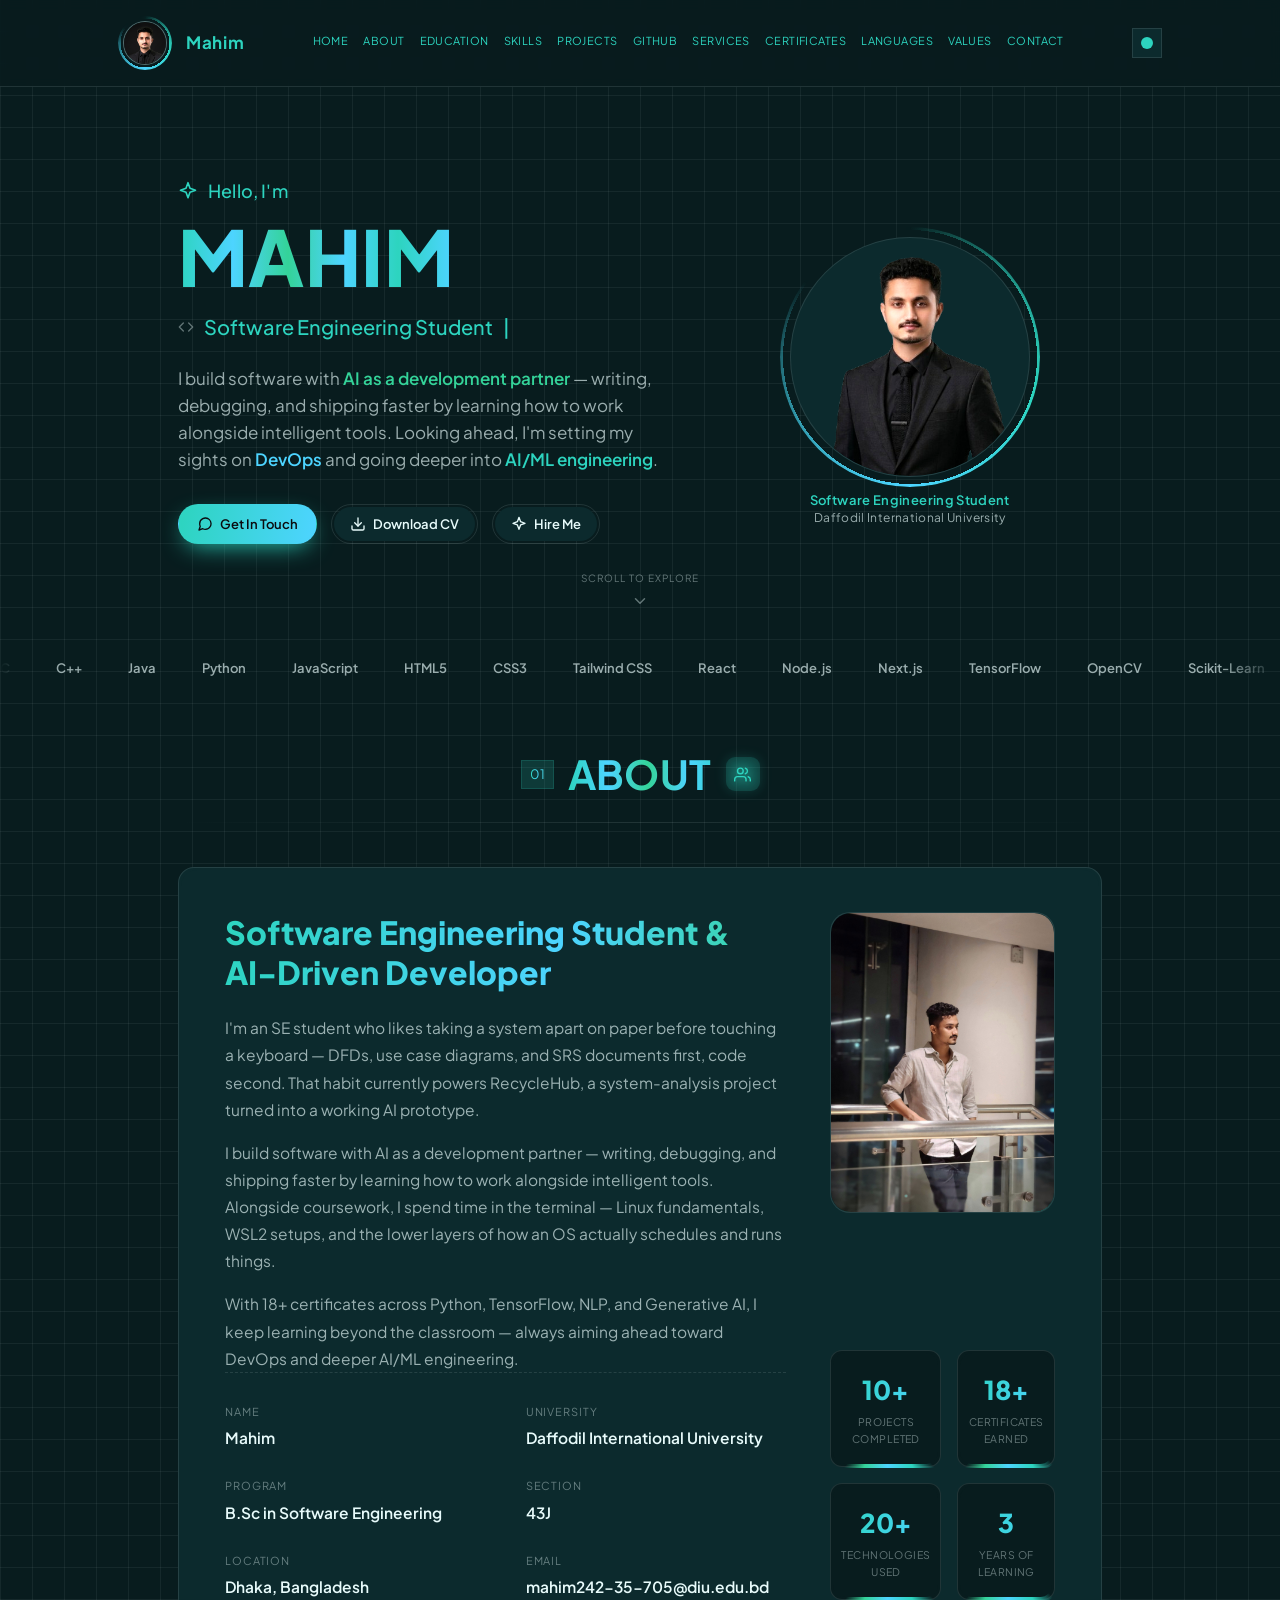
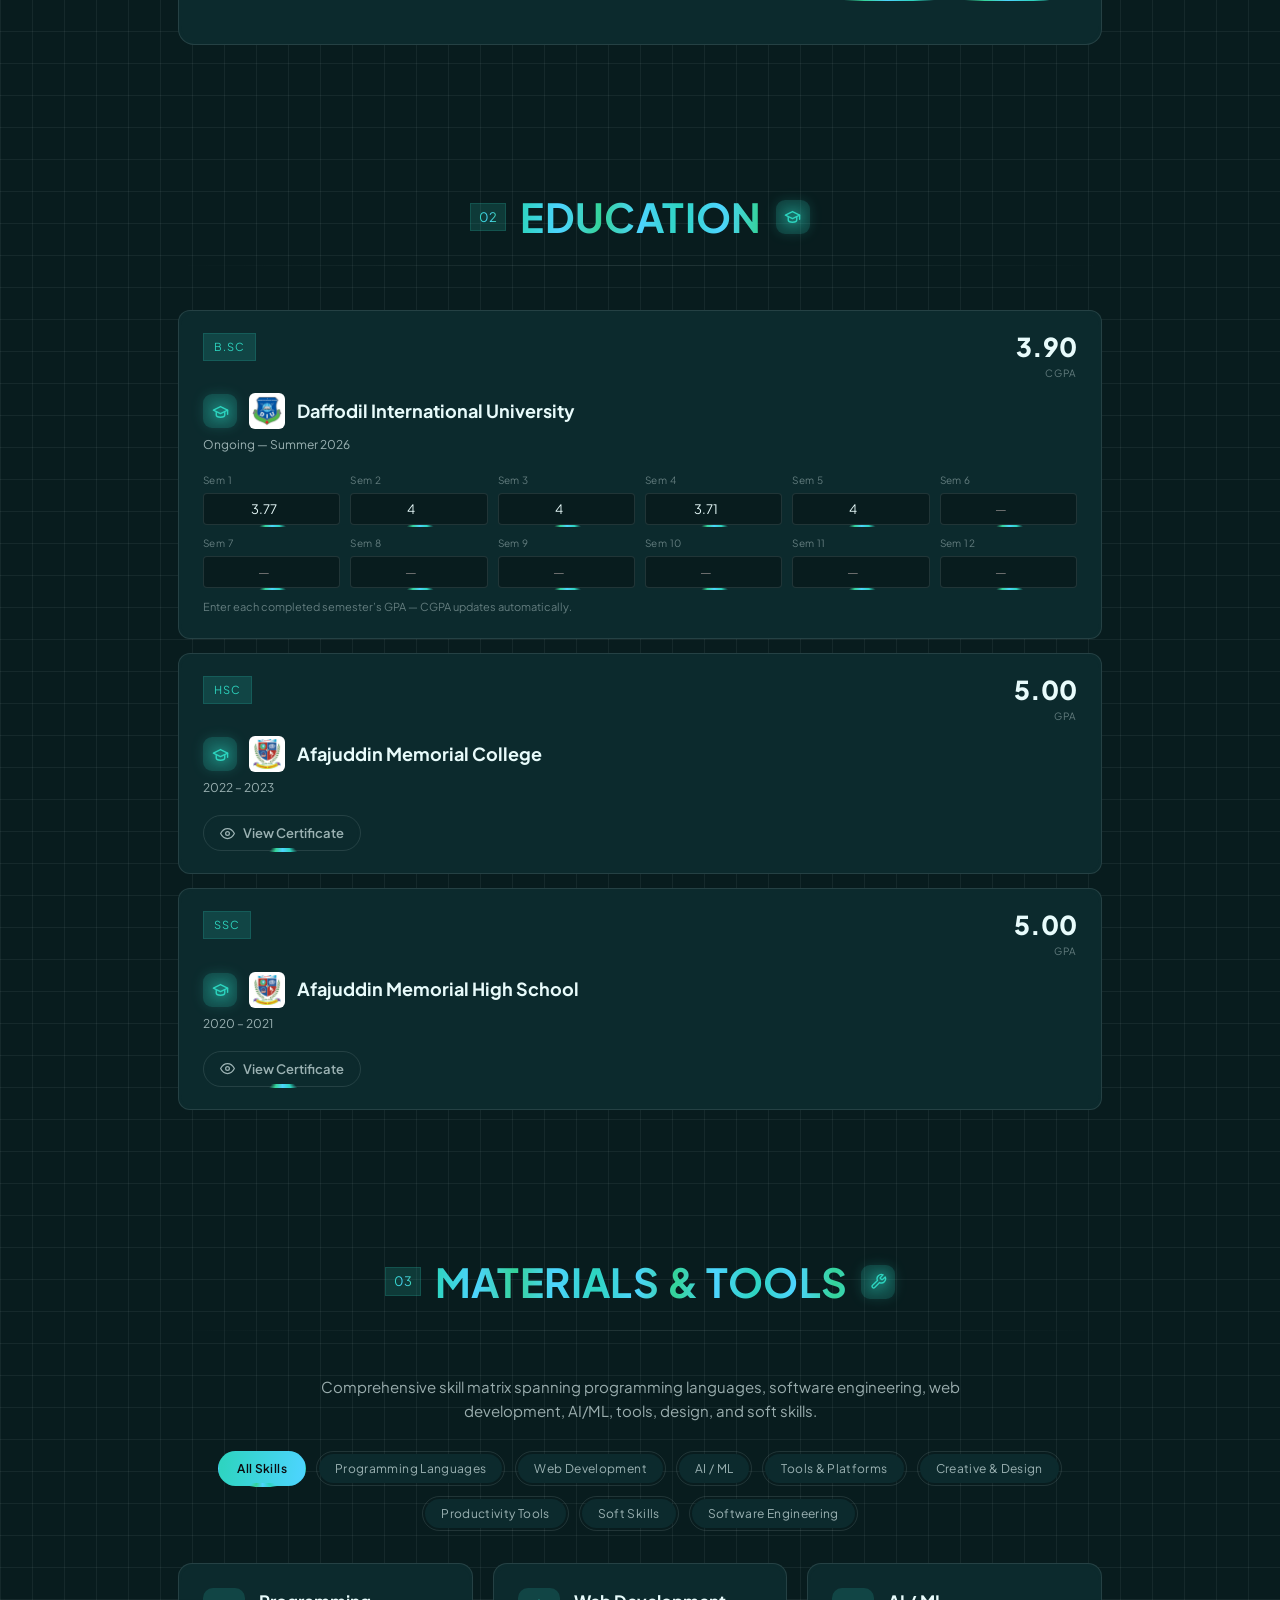
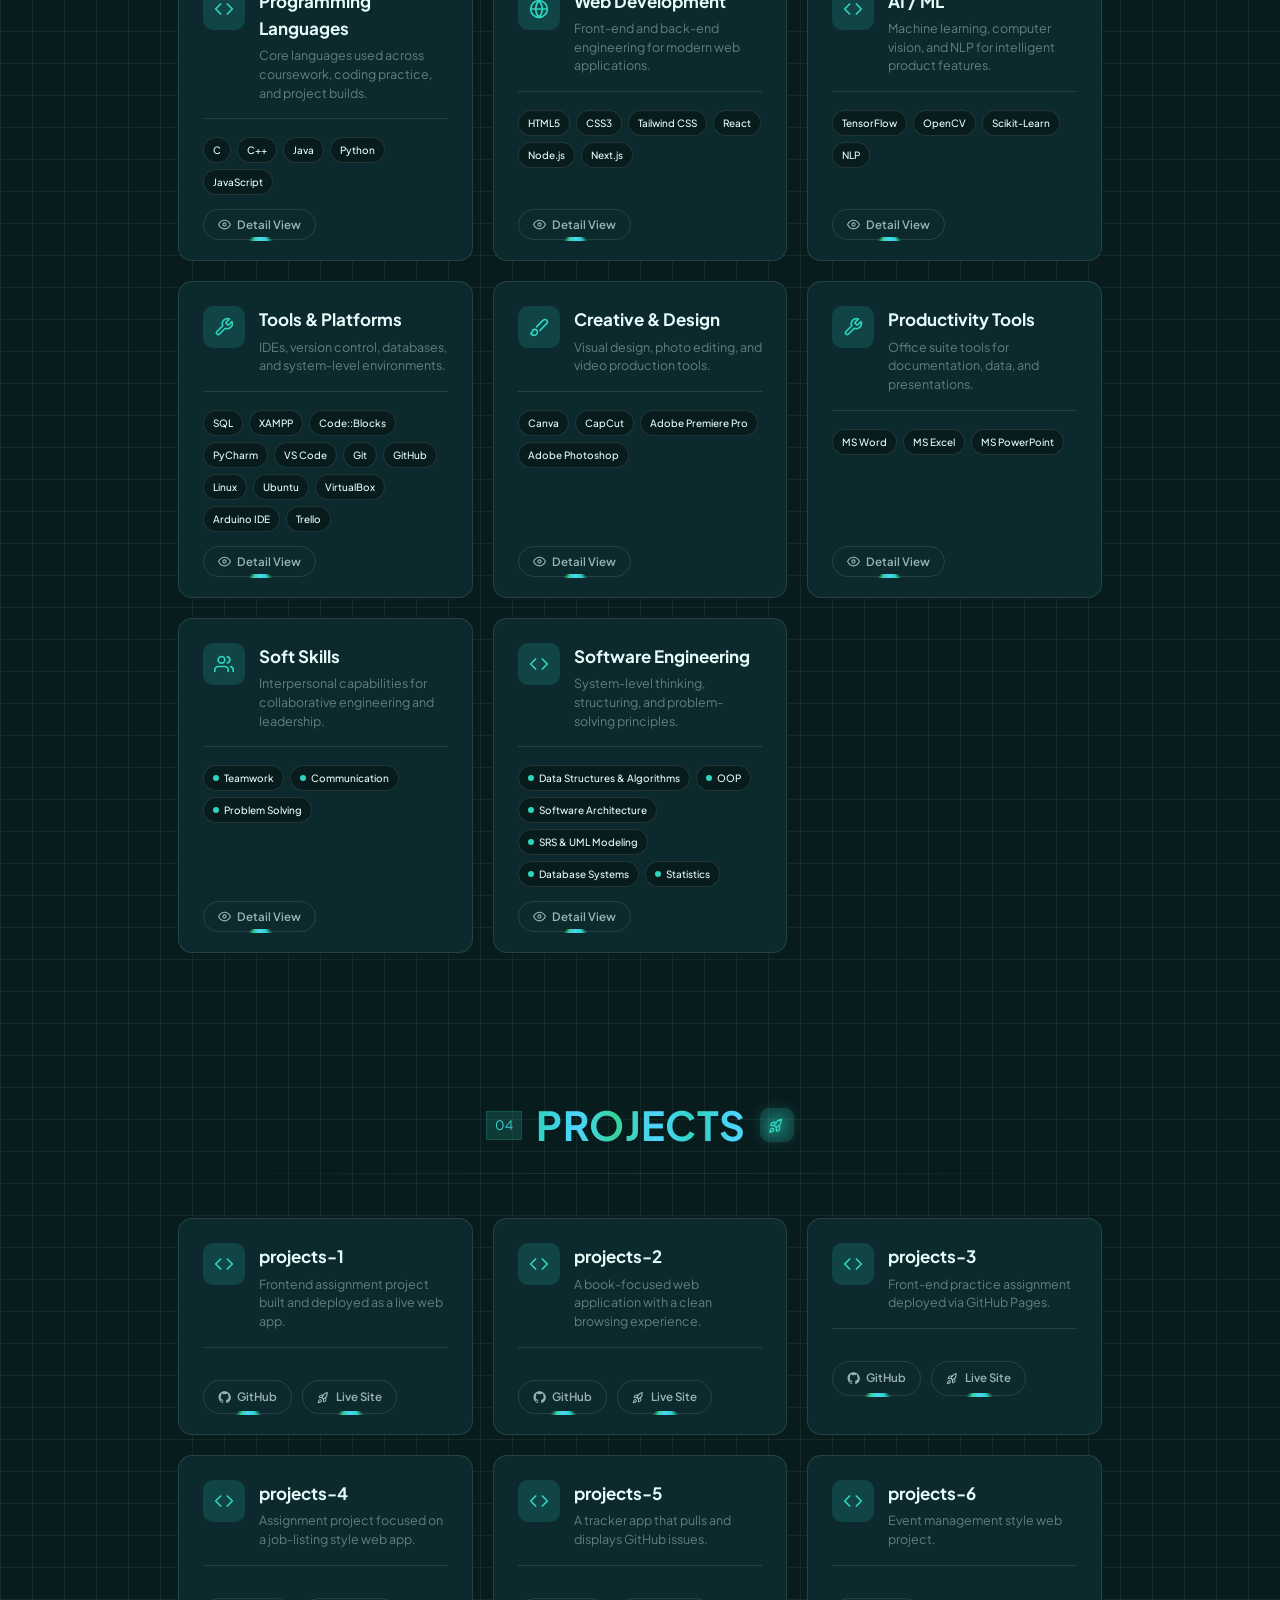
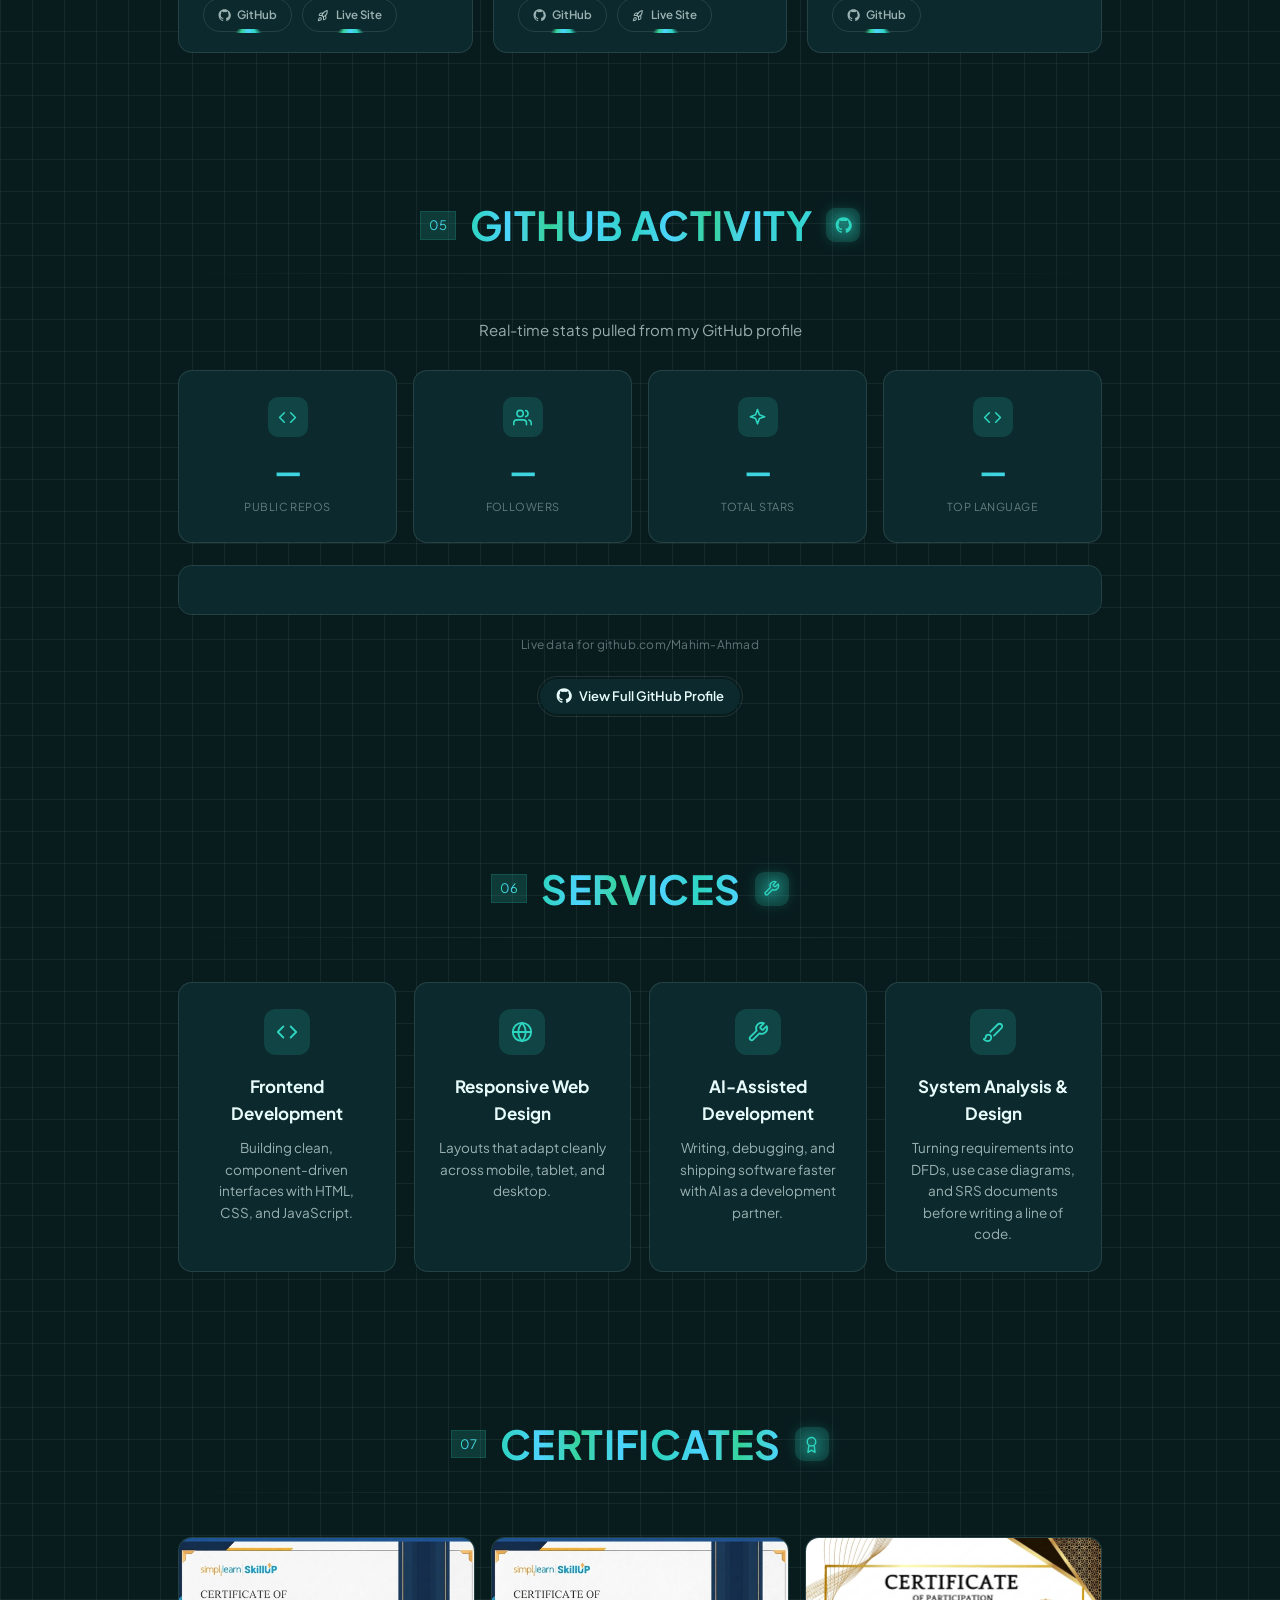
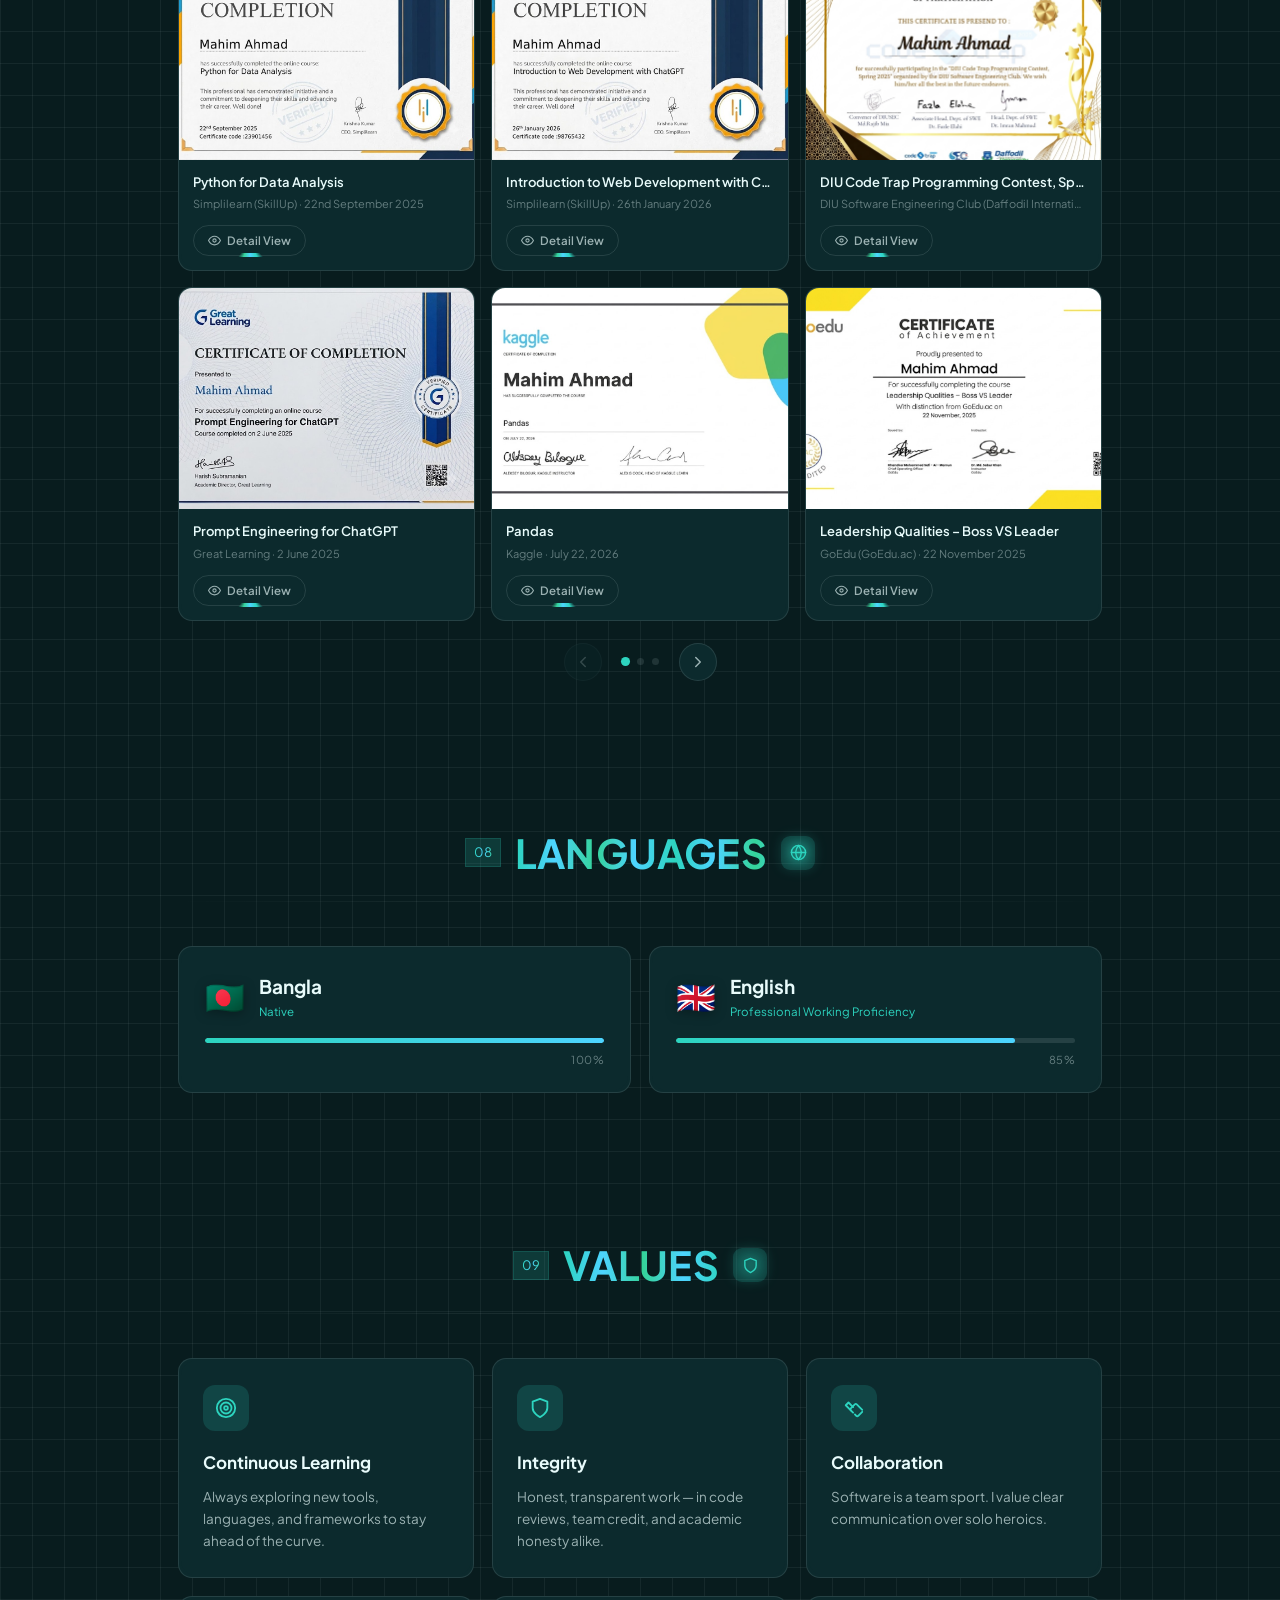
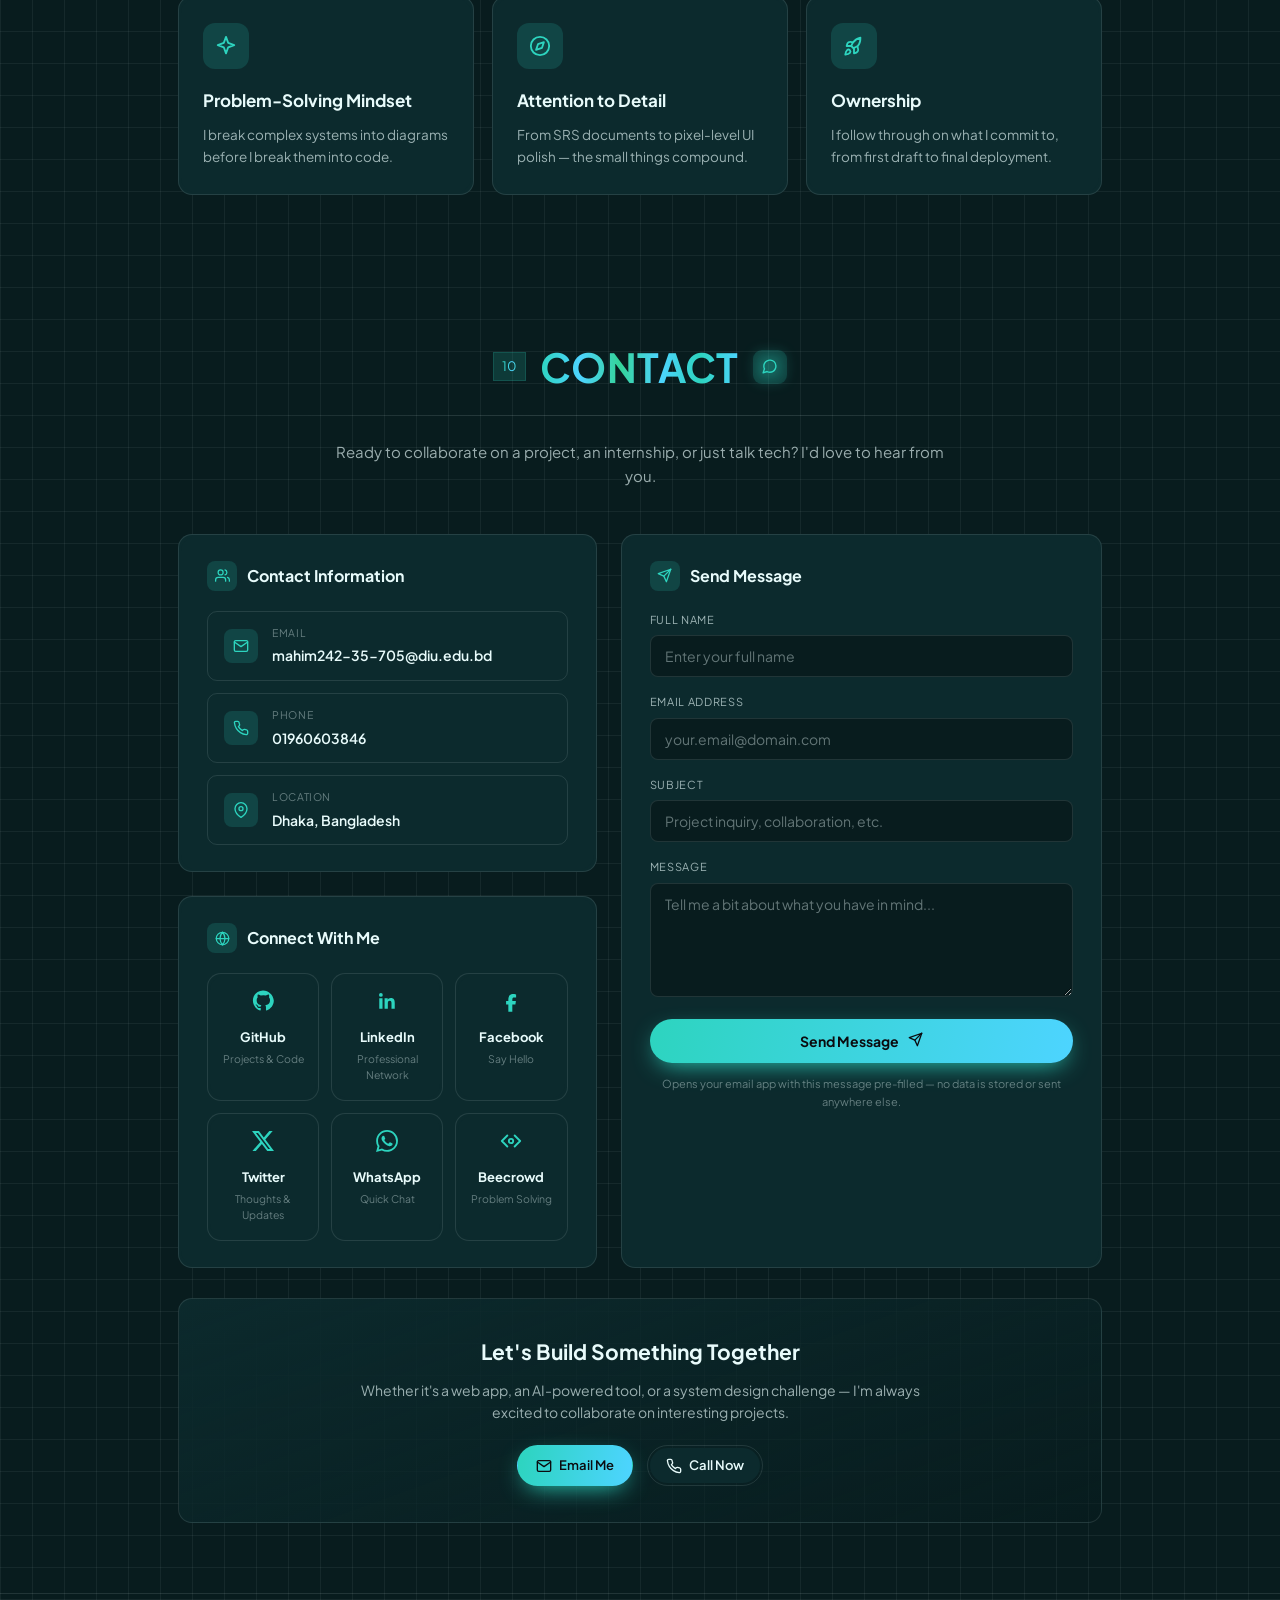
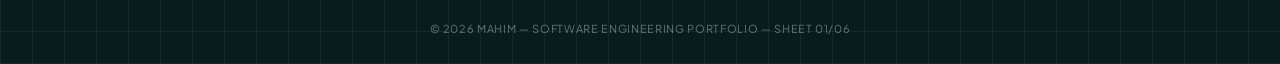
==== index.html @ 7202759b "first commit" ====
<!DOCTYPE html>
<html lang="en">
<head>
<meta charset="UTF-8">
<meta name="viewport" content="width=device-width, initial-scale=1.0">
<title>Mahim — Software Engineer</title>
<link rel="preconnect" href="https://fonts.googleapis.com">
<link rel="preconnect" href="https://fonts.gstatic.com" crossorigin>
<link href="https://fonts.googleapis.com/css2?family=Plus+Jakarta+Sans:wght@400;500;600;700;800&display=swap" rel="stylesheet">
<link rel="stylesheet" href="style.css">
</head>
<body>

<div id="scrollProgress" aria-hidden="true"></div>

<!-- ===== PRELOADER ===== -->
<div id="preloader" aria-hidden="true">
  <div class="hud" id="hud">
    <div class="wheel-wrap">
      <svg class="wheel" viewBox="0 0 400 400">
        <circle class="rot-slow" cx="200" cy="200" r="170" fill="none" stroke="var(--pl-blue-dim)" stroke-width="1.5" stroke-dasharray="4 10"/>
        <polygon class="rot-slow-rev" points="200,60 320,130 320,270 200,340 80,270 80,130" fill="none" stroke="var(--pl-blue)" stroke-width="1.3" opacity="0.55"/>
        <g class="rot-slow" opacity="0.9">
          <circle cx="200" cy="200" r="120" fill="none" stroke="var(--pl-blue)" stroke-width="1.5" opacity="0.4"/>
          <g id="ticks"></g>
        </g>
        <g class="rot-fast" id="blades"></g>
        <circle class="core" cx="200" cy="200" r="26" fill="var(--pl-blue-glow)"/>
        <circle cx="200" cy="200" r="40" fill="none" stroke="var(--pl-blue-glow)" stroke-width="1" opacity="0.5"/>
        <g class="rot-slow-rev"><circle cx="200" cy="30" r="4" fill="var(--pl-blue-glow)"/></g>
        <g class="rot-slow"><circle cx="370" cy="200" r="3" fill="var(--pl-blue)"/></g>
      </svg>
    </div>

    <div class="bl-wrap">
      <svg class="bl-hex" viewBox="0 0 24 24"><polygon points="12,2 21,7 21,17 12,22 3,17 3,7" fill="none" stroke="var(--pl-blue)" stroke-width="1.5"/></svg>
      <div class="bl-bar"><div class="bl-fill" id="plFill"></div></div>
      <svg class="bl-hex-right" viewBox="0 0 24 24"><polygon points="12,2 21,7 21,17 12,22 3,17 3,7" fill="none" stroke="var(--pl-blue)" stroke-width="1.5"/></svg>
    </div>

    <div class="access-text"><span id="plPct">0%</span></div>
  </div>
</div>

<header>
  <nav>
    <div class="nav-profile">
      <div class="avatar-wrap">
        <div class="avatar-ring" aria-hidden="true"></div>
        <div class="avatar" id="avatar"></div>
      </div>
      <div class="brand-name" id="brandName" aria-label="Mahim"></div>
    </div>

    <ul class="navlinks" id="navlinks"></ul>

    <div class="theme-wrap">
      <button class="theme-toggle" id="themeToggle" aria-haspopup="true" aria-expanded="false" aria-label="Change color theme">
        <span class="theme-dot"></span>
      </button>
      <div class="theme-panel" id="themePanel"></div>
    </div>
  </nav>
</header>

<div class="hero" id="home">
  <div class="hero-grid">
    <div class="hero-text">
      <div class="status-badge glow-border" id="statusBadge">
        <span class="status-dot"></span>
        <span id="statusBadgeText"></span>
      </div>
      <div class="eyebrow">
        <span class="eyebrow-icon" id="eyebrowIcon"></span>
        <span id="drawingNo"></span>
      </div>
      <h1 id="heroName" class="gradient-name"></h1>
      <div class="typewriter-line">
        <span class="tw-prompt-icon" id="twPromptIcon"></span>
        <span class="tw-text" id="typewriterText"></span><span class="tw-cursor">|</span>
      </div>
      <p class="hero-sub" id="tagline"></p>
      <div class="hero-cta-row">
        <div class="hero-cta" id="heroCta"></div>
      </div>
    </div>
    <div class="hero-photo-wrap">
      <div class="hero-photo-outer">
        <div class="hero-photo-ring" aria-hidden="true"></div>
        <div class="hero-photo-frame">
          <img src="hero-photo.png" alt="Mahim" class="hero-photo">
        </div>
      </div>
      <p class="hero-photo-caption"><strong>Software Engineering Student</strong>Daffodil International University</p>
    </div>
  </div>
  <a href="#about" class="scroll-cue" aria-label="Scroll to explore">
    <span>Scroll to explore</span>
    <svg viewBox="0 0 24 24" fill="none" stroke="currentColor" stroke-width="2" stroke-linecap="round" stroke-linejoin="round"><polyline points="6 9 12 15 18 9"/></svg>
  </a>
</div>

<!-- ===== TECH MARQUEE ===== -->
<div class="tech-marquee" id="techMarquee" aria-hidden="true">
  <div class="tech-marquee-track" id="techMarqueeTrack"></div>
</div>

<div class="wrap">

  <section id="about">
    <div class="sec-head sec-head-glow"><span class="sec-num"><span class="sec-num-text">01</span></span><span class="sec-title">About</span><span class="sec-head-icon" id="aboutHeadIcon"></span><span class="sec-line"></span></div>
    <div class="about-card glow-border">
      <div class="about-grid">
        <div class="about-text-col">
          <h3 class="about-heading" id="aboutHeading"></h3>
          <div id="aboutParagraphs"></div>
          <div class="about-info-grid" id="aboutInfoGrid"></div>
        </div>
        <div class="about-photo-col" id="aboutPhotoCol">
          <div class="about-photo-outer">
            <div class="about-photo-frame glow-border always-glow">
              <img alt="Mahim" class="about-photo" id="aboutPhoto">
            </div>
          </div>
          <div class="about-stats-grid" id="aboutStatsGrid"></div>
        </div>
      </div>
    </div>
  </section>

  <section id="education">
    <div class="sec-head sec-head-glow"><span class="sec-num"><span class="sec-num-text">02</span></span><span class="sec-title">Education</span><span class="sec-head-icon" id="eduHeadIcon"></span><span class="sec-line"></span></div>
    <div class="generic-grid" id="educationList"><p class="empty-note">Content coming soon.</p></div>
  </section>

  <section id="skills">
    <div class="sec-head sec-head-glow"><span class="sec-num"><span class="sec-num-text">03</span></span><span class="sec-title">Materials &amp; Tools</span><span class="sec-head-icon" id="skillsHeadIcon"></span><span class="sec-line"></span></div>
    <p class="skills-intro" id="skillsIntro"></p>
    <div class="skills-filter" id="skillsFilter"></div>
    <div class="skills-grid" id="skillsGrid"></div>
  </section>

  <section id="projects">
    <div class="sec-head sec-head-glow"><span class="sec-num"><span class="sec-num-text">04</span></span><span class="sec-title">Projects</span><span class="sec-head-icon" id="projectsHeadIcon"></span><span class="sec-line"></span></div>
    <div class="generic-grid" id="projectsList"><p class="empty-note">Content coming soon.</p></div>
  </section>

  <section id="github">
    <div class="sec-head sec-head-glow"><span class="sec-num"><span class="sec-num-text">05</span></span><span class="sec-title">GitHub Activity</span><span class="sec-head-icon" id="githubHeadIcon"></span><span class="sec-line"></span></div>
    <p class="skills-intro" id="githubSubheading"></p>
    <div class="github-stats-grid" id="githubStatsGrid"></div>
    <div class="github-contrib-card glow-border">
      <img id="githubContribImg" class="github-contrib-img" alt="GitHub contribution graph">
    </div>
    <p class="github-live-note" id="githubLiveNote"></p>
    <div class="github-cta-row">
      <a class="cta-btn glow-border cta-secondary" id="githubProfileBtn" target="_blank" rel="noopener"></a>
    </div>
  </section>

  <section id="services">
    <div class="sec-head sec-head-glow"><span class="sec-num"><span class="sec-num-text">06</span></span><span class="sec-title">Services</span><span class="sec-head-icon" id="servicesHeadIcon"></span><span class="sec-line"></span></div>
    <div class="value-grids" id="servicesList"></div>
  </section>

  <section id="certificates">
    <div class="sec-head sec-head-glow"><span class="sec-num"><span class="sec-num-text">07</span></span><span class="sec-title">Certificates</span><span class="sec-head-icon" id="certHeadIcon"></span><span class="sec-line"></span></div>
    <div class="cert-carousel">
      <div class="cert-track" id="certTrack"></div>
    </div>
    <div class="cert-nav">
      <button class="cert-nav-btn" id="certPrev" aria-label="Previous">
        <svg viewBox="0 0 24 24" fill="none" stroke="currentColor" stroke-width="2" stroke-linecap="round" stroke-linejoin="round"><polyline points="15 18 9 12 15 6"/></svg>
      </button>
      <div class="cert-dots" id="certDots"></div>
      <button class="cert-nav-btn" id="certNext" aria-label="Next">
        <svg viewBox="0 0 24 24" fill="none" stroke="currentColor" stroke-width="2" stroke-linecap="round" stroke-linejoin="round"><polyline points="9 18 15 12 9 6"/></svg>
      </button>
    </div>
  </section>

  <section id="languages">
    <div class="sec-head sec-head-glow"><span class="sec-num"><span class="sec-num-text">08</span></span><span class="sec-title">Languages</span><span class="sec-head-icon" id="langHeadIcon"></span><span class="sec-line"></span></div>
    <div class="lang-grid" id="languagesList"></div>
  </section>

  <section id="values">
    <div class="sec-head sec-head-glow"><span class="sec-num"><span class="sec-num-text">09</span></span><span class="sec-title">Values</span><span class="sec-head-icon" id="valuesHeadIcon"></span><span class="sec-line"></span></div>
    <div class="value-grid" id="valuesList"></div>
  </section>

  <section id="contact">
    <div class="sec-head sec-head-glow"><span class="sec-num"><span class="sec-num-text">10</span></span><span class="sec-title">Contact</span><span class="sec-head-icon" id="contactHeadIcon"></span><span class="sec-line"></span></div>

    <p class="contact-sub-top" id="contactSub"></p>

    <div class="contact-grid">
      <div class="contact-col">
        <div class="contact-card glow-border">
          <div class="contact-card-head"><span id="contactInfoIcon"></span><span>Contact Information</span></div>
          <div id="contactInfoList"></div>
        </div>
        <div class="contact-card glow-border">
          <div class="contact-card-head"><span id="contactSocialIcon"></span><span>Connect With Me</span></div>
          <div class="social-grid" id="contactSocialList"></div>
        </div>
      </div>
      <div class="contact-col">
        <div class="contact-card glow-border">
          <div class="contact-card-head"><span id="contactFormIcon"></span><span>Send Message</span></div>
          <form id="contactForm" class="contact-form">
            <label class="cf-label" for="cfName">Full Name</label>
            <input class="cf-input" type="text" id="cfName" placeholder="Enter your full name" required>

            <label class="cf-label" for="cfEmail">Email Address</label>
            <input class="cf-input" type="email" id="cfEmail" placeholder="your.email@domain.com" required>

            <label class="cf-label" for="cfSubject">Subject</label>
            <input class="cf-input" type="text" id="cfSubject" placeholder="Project inquiry, collaboration, etc.">

            <label class="cf-label" for="cfMessage">Message</label>
            <textarea class="cf-input cf-textarea" id="cfMessage" rows="5" placeholder="Tell me a bit about what you have in mind..." required></textarea>

            <button type="submit" class="cf-submit">Send Message <span id="cfSubmitIcon"></span></button>
            <p class="cf-note">Opens your email app with this message pre-filled — no data is stored or sent anywhere else.</p>
          </form>
        </div>
      </div>
    </div>

    <div class="contact-cta">
      <h3 id="contactCtaTitle"></h3>
      <p id="contactCtaText"></p>
      <div class="contact-cta-buttons" id="contactCtaButtons"></div>
    </div>
  </section>

</div>

<footer id="footerText"></footer>

<!-- ===== CERTIFICATE LIGHTBOX ===== -->
<div class="cert-modal" id="certModal" aria-hidden="true">
  <div class="cert-modal-backdrop" id="certBackdrop"></div>
  <div class="cert-modal-box">
    <button class="cert-close" id="certClose" aria-label="Close">&times;</button>
    <img src="" alt="Certificate" id="certImage">
    <p class="cert-fallback" id="certFallback">Certificate image not added yet.</p>
  </div>
</div>

<!-- ===== SKILL DETAIL MODAL ===== -->
<div class="skill-modal" id="skillModal" aria-hidden="true">
  <div class="skill-modal-backdrop" id="skillModalBackdrop"></div>
  <div class="skill-modal-box glow-border always-glow">
    <button class="skill-modal-close" id="skillModalClose" aria-label="Close">&times;</button>
    <div class="skill-modal-scroll">
      <div class="skill-modal-head">
        <div class="skill-modal-icon" id="skillModalIcon"></div>
        <div>
          <div class="skill-modal-title" id="skillModalTitle"></div>
          <div class="skill-modal-desc" id="skillModalDesc"></div>
        </div>
      </div>
      <div class="skill-modal-rows" id="skillModalRows"></div>
    </div>
  </div>
</div>

<!-- ===== CERTIFICATE DETAIL MODAL ===== -->
<div class="skill-modal" id="certDetailModal" aria-hidden="true">
  <div class="skill-modal-backdrop" id="certDetailBackdrop"></div>
  <div class="skill-modal-box glow-border always-glow">
    <button class="skill-modal-close" id="certDetailClose" aria-label="Close">&times;</button>
    <div class="skill-modal-scroll">
      <div class="skill-modal-head">
        <div class="skill-modal-icon" id="certDetailIcon"></div>
        <div>
          <div class="skill-modal-title" id="certDetailTitle"></div>
          <div class="skill-modal-desc" id="certDetailDesc"></div>
        </div>
      </div>
      <div class="cert-detail-rows" id="certDetailRows"></div>
    </div>
  </div>
</div>

<script src="script.js"></script>
<script src="bg.js"></script>
</body>
</html>
---- style.css ----
:root{
  --bg: #0c1a28;
  --bg-rgb: 12, 26, 40;
  --bg-alt: #0f2138;
  --grid-line: rgba(234,243,251,0.06);
  --grid-line-strong: rgba(234,243,251,0.11);
  --ink: #eaf3fb;
  --ink-dim: #90a8bd;
  --ink-dimmer: #5b7285;
  --accent: #ff9f43;
  --accent2: #ff6f91;
  --accent3: #4dd4ff;
  --accent-dim: rgba(255,159,67,0.16);
  --line: rgba(234,243,251,0.22);
}

*{ margin:0; padding:0; box-sizing:border-box; }
html{
  scroll-behavior:smooth;
  background: var(--bg);
}

body{
  background:
    repeating-linear-gradient(0deg, var(--grid-line) 0, var(--grid-line) 1px, transparent 1px, transparent 32px),
    repeating-linear-gradient(90deg, var(--grid-line) 0, var(--grid-line) 1px, transparent 1px, transparent 32px),
    var(--bg);
  color: var(--ink);
  font-family: 'Plus Jakarta Sans', sans-serif;
  font-size: 16px;
  line-height: 1.6;
  -webkit-font-smoothing: antialiased;
}

@media (prefers-reduced-motion: reduce){
  *{ animation-duration: 0.01ms !important; transition-duration: 0.01ms !important; }
}

a{ color: inherit; }

.wrap{ max-width: 980px; margin: 0 auto; padding: 0 28px; }

.cross{ position:absolute; width:16px; height:16px; pointer-events:none; }
.cross::before, .cross::after{ content:""; position:absolute; background: var(--ink-dimmer); }
.cross::before{ width:16px; height:1px; top:7px; left:0; }
.cross::after{ width:1px; height:16px; left:7px; top:0; }
.cross.tl{ top:-8px; left:-8px; }
.cross.tr{ top:-8px; right:-8px; }
.cross.bl{ bottom:-8px; left:-8px; }
.cross.br{ bottom:-8px; right:-8px; }

#scrollProgress{
  position: fixed;
  top: 0; left: 0;
  height: 3px;
  width: 0%;
  background: var(--accent);
  z-index: 100;
  transition: width 0.12s ease-out;
  box-shadow: 0 0 6px var(--accent);
}

/* ================= PRELOADER ================= */
#preloader{
  position: fixed; inset: 0; z-index: 999;
  background: var(--bg);
  display:flex; align-items:center; justify-content:center;
  transition: opacity 0.6s ease, visibility 0.6s ease;
}
#preloader.hide{ opacity: 0; visibility: hidden; pointer-events: none; }
:root{
  --pl-blue:#3ea6ff;
  --pl-blue-dim:#1c4d73;
  --pl-blue-glow:#7fd4ff;
}

.hud{ position:relative; width:min(92vw, 640px); height:min(72vw, 400px); }
.wheel-wrap{ position:absolute; inset:0; display:flex; align-items:center; justify-content:center; }
.wheel{ width:36%; max-width:180px; }

.rot-slow{ transform-origin:200px 200px; animation: pl-spin 14s linear infinite; }
.rot-slow-rev{ transform-origin:200px 200px; animation: pl-spin-rev 18s linear infinite; }
.rot-fast{ transform-origin:200px 200px; animation: pl-spin 2.4s linear infinite; transition: animation-duration .3s ease; }
@keyframes pl-spin{ to{ transform: rotate(360deg); } }
@keyframes pl-spin-rev{ to{ transform: rotate(-360deg); } }

.core{ animation: pl-pulse 1.6s ease-in-out infinite; }
@keyframes pl-pulse{ 0%,100%{ opacity:.85; } 50%{ opacity:1; } }

.bl-wrap{ position:absolute; left:0; right:0; bottom:56px; width:160px; margin:0 auto; }
.bl-hex{ position:absolute; left:-22px; top:50%; transform: translateY(-50%); width:12px; height:12px; }
.bl-hex-right{ position:absolute; right:-22px; top:50%; transform: translateY(-50%); width:12px; height:12px; }
.bl-bar{ width:160px; height:3px; background: var(--pl-blue-dim); position:relative; overflow:hidden; }
.bl-fill{ position:absolute; left:0; top:0; bottom:0; width:0%; background: var(--pl-blue); box-shadow: 0 0 6px var(--pl-blue-glow); transition: width .2s ease; }

.access-text{ position:absolute; left:0; right:0; bottom:30px; text-align:center; font-size:.65rem; letter-spacing:4px; color: var(--pl-blue); text-transform:uppercase; font-family: monospace; }


/* ================= NAV ================= */
header{
  position: sticky; top:0; z-index:50;
  background: rgba(var(--bg-rgb), 0.88);
  backdrop-filter: blur(6px);
  border-bottom: 1px solid var(--grid-line-strong);
}
nav{
  max-width: 1100px; margin: 0 auto; padding: 16px 28px;
  display:grid;
  grid-template-columns: auto 1fr auto;
  align-items:center;
  column-gap: 24px;
  row-gap: 12px;
}

.nav-profile{ position: relative; display:flex; align-items:center; gap: 14px; }
.avatar-wrap{
  position: relative;
  width: 54px; height: 54px;
  flex-shrink: 0;
  display:flex; align-items:center; justify-content:center;
}
.avatar-ring{
  position: absolute;
  inset: 0;
  border-radius: 50%;
  background: conic-gradient(
    from 0deg,
    transparent 0%,
    var(--accent) 30%,
    var(--accent2) 50%,
    transparent 85%
  );
  -webkit-mask: radial-gradient(farthest-side, transparent calc(100% - 2.5px), #000 calc(100% - 2.5px));
          mask: radial-gradient(farthest-side, transparent calc(100% - 2.5px), #000 calc(100% - 2.5px));
  animation: spin-ring 4s linear infinite;
  filter: drop-shadow(0 0 4px var(--accent));
}
@keyframes spin-ring{
  from{ transform: rotate(0deg); }
  to{ transform: rotate(360deg); }
}

.glow-border{ position: relative; border-radius: inherit; }
.glow-border::before{
  content: "";
  position: absolute;
  inset: -2px;
  border-radius: inherit;
  background: conic-gradient(from var(--ang), transparent 0deg, transparent 140deg, var(--accent) 155deg, var(--accent2) 178deg, var(--accent3) 200deg, transparent 215deg, transparent 360deg);
  animation: rot-ring 2.5s linear infinite paused;
  z-index: 0;
  opacity: 0;
  transition: opacity 0.35s ease;
  pointer-events: none;
}
.glow-border::after{
  content: "";
  position: absolute;
  inset: 2px;
  border-radius: inherit;
  background: inherit;
  z-index: 1;
}
.glow-border:hover::before{ opacity: 1; animation-play-state: running; }
.glow-border.always-glow::before{ opacity: 1; animation-play-state: running; }
.glow-border > *{ position: relative; z-index: 2; }
@property --ang{
  syntax: '<angle>';
  initial-value: 0deg;
  inherits: false;
}
@keyframes rot-ring{ to{ --ang: 360deg; } }
@media (prefers-reduced-motion: reduce){
  .glow-border::before{ animation: none; }
}

.cta-primary.glow-border::after{ background: linear-gradient(100deg, var(--accent), var(--accent2)); }
.cta-secondary.glow-border::after{ background: var(--bg-alt); }
.edu-cert-btn.glow-border::after{ background: var(--bg-alt); }
.skf-btn.glow-border::after{ background: var(--bg-alt); }
.skf-btn.active.glow-border::after{ background: linear-gradient(100deg, var(--accent), var(--accent2)); }
.skc-detail-btn.glow-border::after{ background: var(--bg-alt); }
.skc-detail-btn.active.glow-border::after{ background: linear-gradient(100deg, var(--accent), var(--accent2)); }
.about-stat.glow-border::after{ background: var(--bg); }
@media (prefers-reduced-motion: reduce){
  .avatar-ring{ animation: none; }
}
.avatar{
  position: relative;
  width: 44px; height: 44px; border-radius: 50%;
  border: 1px solid var(--line);
  background: var(--bg-alt);
  display:flex; align-items:center; justify-content:center;
  font-family:'Plus Jakarta Sans', sans-serif; font-size: 13px; font-weight:600;
  color: var(--accent);
  flex-shrink: 0;
  overflow: hidden;
}
.avatar img{
  width: 100%; height: 100%;
  object-fit: cover;
  object-position: top center;
}

.brand-name{
  font-family:'Plus Jakarta Sans', sans-serif;
  font-size: 17px; font-weight: 700; letter-spacing: 0.04em;
  color: var(--accent);
  white-space: nowrap;
}
.brand-name .ch{
  display:inline-block;
  opacity: 0;
  transform: translateX(-14px);
  transition: opacity 0.35s ease, transform 0.35s ease;
}
.brand-name .ch.in{ opacity:1; transform: translateX(0); }

.navlinks{
  display:flex; gap: 15px; list-style:none;
  flex-wrap: wrap;
  justify-content: center;
  row-gap: 10px;
  align-items: center;
  font-family:'Plus Jakarta Sans', sans-serif; font-size: 11px;
  letter-spacing: 0.04em; text-transform: uppercase;
}
.navlinks li{ position: relative; }
.navlinks a{
  position: relative;
  text-decoration:none; color: var(--accent);
  padding-bottom: 4px;
  transition: color .25s ease;
  display: inline-block;
}
.navlinks a::before{
  content:"";
  position: absolute;
  left: 0; bottom: 0;
  width: 100%; height: 1px;
  background: var(--accent);
  transform: scaleX(0);
  transform-origin: left;
  transition: transform .3s ease;
}
.navlinks a::after{
  content: attr(data-tag);
  position: absolute;
  top: -16px; left: 0;
  font-size: 9px;
  color: var(--accent);
  opacity: 0;
  transform: translateY(4px);
  transition: opacity .25s ease, transform .25s ease;
  letter-spacing: 0.12em;
}
.navlinks a:hover{ color: var(--ink); }
.navlinks a:hover::before{ transform: scaleX(1); }
.navlinks a:hover::after{ opacity: 1; transform: translateY(0); }

.theme-wrap{ position: relative; }
.theme-toggle{
  width: 30px; height: 30px;
  border: 1px solid var(--grid-line-strong);
  background: var(--bg-alt);
  cursor: pointer;
  display:flex; align-items:center; justify-content:center;
  transition: border-color .15s;
}
.theme-toggle:hover{ border-color: var(--accent); }
.theme-dot{
  width: 12px; height: 12px; border-radius: 50%;
  background: var(--accent);
}
.theme-panel{
  position: absolute;
  top: 42px; right: 0;
  display: none;
  flex-direction: column;
  gap: 2px;
  border: 1px solid var(--grid-line-strong);
  background: var(--bg);
  padding: 8px;
  z-index: 60;
  min-width: 190px;
}
.theme-panel.open{ display:flex; }
.theme-opt{
  display:flex; align-items:center; gap: 10px;
  padding: 8px 10px;
  cursor: pointer;
  background: transparent;
  border: none;
  font-family:'Plus Jakarta Sans', sans-serif;
  font-size: 12px;
  color: var(--ink-dim);
  text-align:left;
  transition: background .15s;
}
.theme-opt:hover{ background: var(--bg-alt); color: var(--ink); }
.theme-swatch{
  width: 14px; height: 14px; border-radius: 50%;
  border: 1px solid rgba(255,255,255,0.2);
  flex-shrink: 0;
}

@media (max-width: 720px){
  .brand-name{ font-size: 12px; }
}

/* ---------- HERO ---------- */
.hero{ position: relative; padding: 90px 28px 60px; max-width: 980px; margin: 0 auto; }

.hero-grid{
  display: grid;
  grid-template-columns: 1.3fr 1fr;
  gap: 40px;
  align-items: start;
}

.hero-text{ position: relative; }
.hero-text::before{
  content: "";
  position: absolute;
  inset: -30px -40px -30px -24px;
  background: radial-gradient(ellipse at 28% 35%, rgba(var(--bg-rgb), 0.65) 0%, rgba(var(--bg-rgb), 0.3) 55%, transparent 80%);
  z-index: -1;
  filter: blur(6px);
  pointer-events: none;
}
.hero-text > *{
  opacity: 0;
  transform: translateY(16px);
  transition: opacity 0.65s ease, transform 0.65s ease;
}
.hero-text.hero-in > *{ opacity: 1; transform: translateY(0); }
.hero-text.hero-in > *:nth-child(1){ transition-delay: 0s; }
.hero-text.hero-in > *:nth-child(2){ transition-delay: 0.08s; }
.hero-text.hero-in > *:nth-child(3){ transition-delay: 0.16s; }
.hero-text.hero-in > *:nth-child(4){ transition-delay: 0.24s; }
.hero-text.hero-in > *:nth-child(5){ transition-delay: 0.32s; }
.hero-text.hero-in > *:nth-child(6){ transition-delay: 0.4s; }
@media (prefers-reduced-motion: reduce){
  .hero-text > *{ opacity: 1; transform: none; transition: none; }
}

.eyebrow{
  font-family:'Plus Jakarta Sans', sans-serif; font-size: 18px; font-weight: 500; letter-spacing: 0.01em;
  color: var(--accent); margin-bottom: 14px;
  display:flex; align-items:center; gap:10px;
}
.eyebrow-icon{
  width: 20px; height: 20px;
  display: flex; align-items: center; justify-content: center;
  color: var(--accent);
  flex-shrink: 0;
}
.eyebrow-icon svg{ width: 100%; height: 100%; }

.status-badge{
  display: inline-flex;
  align-items: center;
  gap: 9px;
  padding: 7px 16px 7px 12px;
  border-radius: 999px;
  border: 1px solid var(--grid-line-strong);
  background: var(--bg-alt);
  font-family:'Plus Jakarta Sans', sans-serif;
  font-size: 12px;
  color: var(--ink-dim);
  margin-bottom: 20px;
}
.status-dot{
  width: 8px; height: 8px;
  border-radius: 50%;
  background: #3ddc84;
  box-shadow: 0 0 0 0 rgba(61,220,132,0.5);
  animation: status-pulse 2s infinite;
  flex-shrink: 0;
}
@keyframes status-pulse{
  0%{ box-shadow: 0 0 0 0 rgba(61,220,132,0.5); }
  70%{ box-shadow: 0 0 0 7px rgba(61,220,132,0); }
  100%{ box-shadow: 0 0 0 0 rgba(61,220,132,0); }
}
@media (prefers-reduced-motion: reduce){
  .status-dot{ animation: none; }
}

h1{
  font-family:'Plus Jakarta Sans', sans-serif; font-weight: 800;
  font-size: clamp(44px, 6vw, 84px); line-height: 0.95;
  letter-spacing: 0.005em; text-transform: uppercase; color: var(--ink);
}
.gradient-name{
  background: repeating-linear-gradient(90deg, var(--accent) 0%, var(--accent2) 25%, var(--accent3) 50%, var(--accent2) 75%, var(--accent) 100%);
  background-size: 220px 100%;
  -webkit-background-clip: text;
  background-clip: text;
  -webkit-text-fill-color: transparent;
  color: transparent;
  animation: flow-shimmer 3.5s linear infinite;
}
@keyframes flow-shimmer{
  from{ background-position: 0 0; }
  to{ background-position: -220px 0; }
}
@media (prefers-reduced-motion: reduce){
  .gradient-name{ animation: none; }
}

.typewriter-line{
  margin-top: 18px;
  font-family:'Plus Jakarta Sans', sans-serif;
  font-size: 20px;
  font-weight: 500;
  display: flex;
  align-items: center;
  gap: 10px;
  min-height: 28px;
}
.tw-prompt-icon{
  width: 16px; height: 16px;
  display: flex; align-items: center; justify-content: center;
  color: var(--ink-dimmer);
  flex-shrink: 0;
}
.tw-prompt-icon svg{ width: 100%; height: 100%; }
.tw-text{ color: var(--accent); }
.tw-cursor{
  color: var(--accent);
  animation: blink-cursor 1s step-end infinite;
}
@keyframes blink-cursor{
  0%, 49%{ opacity: 1; }
  50%, 100%{ opacity: 0; }
}
@media (prefers-reduced-motion: reduce){
  .tw-cursor{ animation: none; }
}

.hl1{ color: var(--accent3); font-weight: 600; }
.hl2{ color: var(--accent2); font-weight: 600; }
.hl3{ color: var(--accent); font-weight: 600; }

.hero-sub{ margin-top: 22px; max-width: 560px; font-size: 17px; color: var(--ink-dim); }
.hero-sub b{ color: var(--ink); font-weight: 600; }

.hero-cta-row{
  margin-top: 30px;
  display: flex;
  flex-wrap: wrap;
  align-items: center;
  gap: 20px;
}
.hero-cta{
  display: flex;
  flex-wrap: wrap;
  gap: 14px;
}
.cta-btn{
  display: inline-flex;
  align-items: center;
  gap: 7px;
  padding: 9px 18px;
  border-radius: 999px;
  font-family:'Plus Jakarta Sans', sans-serif;
  font-weight: 600;
  font-size: 13px;
  text-decoration: none;
  border: 1px solid transparent;
  transition: transform 0.2s ease, box-shadow 0.2s ease;
}
.cta-btn svg{ width: 16px; height: 16px; flex-shrink: 0; }
.cta-btn:hover{ transform: translateY(-2px); }
.cta-primary{
  background: linear-gradient(100deg, var(--accent), var(--accent2));
  color: #0b0b0f;
  box-shadow: 0 8px 24px -8px var(--accent);
}
.cta-primary:hover{ box-shadow: 0 12px 28px -8px var(--accent); }
.cta-secondary{
  background: transparent;
  color: var(--ink);
  border-color: var(--grid-line-strong);
}
.cta-secondary:hover{ border-color: var(--accent); color: var(--accent); }

.titleblock{
  margin-top: 5px; border-top: 1px solid var(--grid-line-strong); padding-top: 18px;
  display:grid; grid-template-columns: repeat(4, 1fr); gap: 18px;
}
.tb-cell{
  font-family:'Plus Jakarta Sans', sans-serif; font-size: 11px; color: var(--ink-dimmer);
  text-transform: uppercase; letter-spacing: 0.06em;
}
.tb-cell span{
  display:block; margin-top: 6px; font-size: 13px; color: var(--ink-dim);
  text-transform: none; letter-spacing: normal;
}

.hero-social{
  display: flex;
  gap: 10px;
}
.hero-social a{
  width: 38px; height: 38px;
  border-radius: 50%;
  border: 1px solid var(--grid-line-strong);
  display: flex; align-items: center; justify-content: center;
  color: var(--ink-dim);
  text-decoration: none;
  transition: border-color 0.2s ease, color 0.2s ease, transform 0.2s ease;
}
.hero-social a svg{ width: 17px; height: 17px; }
.hero-social a:hover{
  border-color: var(--accent);
  color: var(--accent);
  transform: translateY(-2px);
}

.hero-stats{
  margin-top: 34px;
  display: flex;
  flex-wrap: wrap;
  gap: 36px;
}
.hstat{ line-height: 1.15; }
.hstat-num{
  font-family:'Plus Jakarta Sans', sans-serif;
  font-weight: 800;
  font-size: 28px;
  background: linear-gradient(100deg, var(--accent), var(--accent2));
  -webkit-background-clip: text;
  background-clip: text;
  -webkit-text-fill-color: transparent;
  color: transparent;
}
.hstat-label{
  margin-top: 4px;
  font-family:'Plus Jakarta Sans', sans-serif;
  font-size: 11px;
  letter-spacing: 0.04em;
  color: var(--ink-dimmer);
  text-transform: uppercase;
}

.scroll-cue{
  position: absolute;
  left: 50%;
  bottom: -6px;
  transform: translateX(-50%);
  display: flex;
  flex-direction: column;
  align-items: center;
  gap: 6px;
  text-decoration: none;
  color: var(--ink-dimmer);
  font-family:'Plus Jakarta Sans', sans-serif;
  font-size: 10px;
  letter-spacing: 0.1em;
  text-transform: uppercase;
  transition: color 0.2s ease;
}
.scroll-cue:hover{ color: var(--accent); }
.scroll-cue svg{
  width: 18px; height: 18px;
  animation: scroll-bounce 2s ease-in-out infinite;
}
@keyframes scroll-bounce{
  0%, 100%{ transform: translateY(0); }
  50%{ transform: translateY(6px); }
}
@media (prefers-reduced-motion: reduce){
  .scroll-cue svg{ animation: none; }
}
@media (max-width: 720px){
  .scroll-cue{ display: none; }
}

.hero-photo-wrap{
  display:flex;
  flex-direction: column;
  align-items: center;
  justify-content: center;
  gap: 14px;
  opacity: 0;
  transform: translateY(16px) scale(0.97);
  transition: opacity 0.7s ease 0.15s, transform 0.7s ease 0.15s;
}
.hero-photo-wrap.hero-in{ opacity: 1; transform: translateY(0) scale(1); }
@media (prefers-reduced-motion: reduce){
  .hero-photo-wrap{ opacity: 1; transform: none; transition: none; }
}
.hero-photo-outer{
  position: relative;
  width: min(240px, 80%);
  aspect-ratio: 1 / 1;
}
.hero-photo-ring{
  position: absolute;
  inset: -10px;
  border-radius: 50%;
  background: conic-gradient(
    from 0deg,
    transparent 0%,
    var(--accent) 30%,
    var(--accent2) 50%,
    transparent 85%
  );
  -webkit-mask: radial-gradient(farthest-side, transparent calc(100% - 3px), #000 calc(100% - 3px));
          mask: radial-gradient(farthest-side, transparent calc(100% - 3px), #000 calc(100% - 3px));
  animation: spin-ring 4s linear infinite;
  filter: drop-shadow(0 0 5px var(--accent));
}
.hero-photo-frame{
  position: relative;
  width: 100%;
  height: 100%;
  border-radius: 50%;
  border: 1px solid var(--grid-line-strong);
  background: var(--bg-alt);
  overflow: hidden;
  padding: 0;
}
.hero-photo{
  display: block;
  width: 100%;
  height: 100%;
  object-fit: cover;
  object-position: top center;
  border-radius: 50%;
}
.hero-photo-caption{
  margin-top: 0;
  max-width: 260px;
  text-align: center;
  font-family:'Plus Jakarta Sans', sans-serif;
  font-size: 12px;
  letter-spacing: 0.03em;
  color: var(--ink-dim);
  line-height: 1.4;
}
.hero-photo-caption strong{
  display: block;
  color: var(--accent);
  font-size: 13px;
  font-weight: 600;
  margin-bottom: 1px;
}

/* ---------- TECH MARQUEE ---------- */
.tech-marquee{
  margin-top: 30px;
  margin-bottom: -30px;
  overflow: hidden;
  background: transparent;
  padding: 22px 0;
  -webkit-mask-image: linear-gradient(90deg, transparent 0, #000 60px, #000 calc(100% - 60px), transparent 100%);
          mask-image: linear-gradient(90deg, transparent 0, #000 60px, #000 calc(100% - 60px), transparent 100%);
}
.tech-marquee-track{
  display: flex;
  align-items: center;
  gap: 46px;
  width: max-content;
  animation: marquee-scroll 32s linear infinite;
}
.tech-marquee:hover .tech-marquee-track{ animation-play-state: paused; }
.tm-item{
  display: flex;
  align-items: center;
  gap: 10px;
  flex-shrink: 0;
  font-family:'Plus Jakarta Sans', sans-serif;
  font-size: 13px;
  font-weight: 600;
  color: var(--ink-dim);
  white-space: nowrap;
}
.tm-item img{
  width: 24px; height: 24px;
  object-fit: contain;
  flex-shrink: 0;
}
@keyframes marquee-scroll{
  from{ transform: translateX(0); }
  to{ transform: translateX(-50%); }
}
@media (prefers-reduced-motion: reduce){
  .tech-marquee-track{ animation: none; }
}

/* ---------- SECTION HEADERS ---------- */
section{ padding: 70px 0; }
.sec-head{
  display:flex;
  flex-wrap: wrap;
  align-items: center;
  justify-content: center;
  text-align: center;
  gap: 14px;
  row-gap: 16px;
  margin-bottom: 44px;
}
.sec-head-icon{
  width: 34px; height: 34px;
  border-radius: 9px;
  background: var(--accent-dim);
  color: var(--accent);
  display: flex; align-items: center; justify-content: center;
  flex-shrink: 0;
  filter: drop-shadow(0 0 6px var(--accent));
  animation: edu-icon-pulse 2.4s ease-in-out infinite;
}
.sec-head-icon svg{ width: 17px; height: 17px; }
@media (prefers-reduced-motion: reduce){
  .sec-head-icon{ animation: none; }
}
.sec-num{
  font-family:'Plus Jakarta Sans', sans-serif; font-size: 13px; color: var(--accent);
  border: 1px solid var(--accent-dim); background: var(--accent-dim); padding: 3px 8px;
}
.sec-title{
  font-family:'Plus Jakarta Sans', sans-serif; font-weight: 700;
  font-size: clamp(28px, 4vw, 40px); text-transform: uppercase; letter-spacing: 0.01em;
}
.sec-line{
  flex-basis: 100%;
  order: 99;
  height:1px;
  width: 90px;
  margin: 0 auto;
  background: linear-gradient(90deg, transparent, var(--grid-line-strong), transparent);
}

.sec-head-glow .sec-num-text{
  background: repeating-linear-gradient(90deg, var(--accent) 0%, var(--accent2) 25%, var(--accent3) 50%, var(--accent2) 75%, var(--accent) 100%);
  background-size: 40px 100%;
  -webkit-background-clip: text;
  background-clip: text;
  -webkit-text-fill-color: transparent;
  color: transparent;
  animation: flow-shimmer-40 3s linear infinite;
}
.sec-head-glow .sec-title{
  background: repeating-linear-gradient(90deg, var(--accent) 0%, var(--accent2) 25%, var(--accent3) 50%, var(--accent2) 75%, var(--accent) 100%);
  background-size: 160px 100%;
  -webkit-background-clip: text;
  background-clip: text;
  -webkit-text-fill-color: transparent;
  color: transparent;
  animation: flow-shimmer-160 3s linear infinite;
}
@keyframes flow-shimmer-40{
  from{ background-position: 0 0; }
  to{ background-position: -40px 0; }
}
@keyframes flow-shimmer-160{
  from{ background-position: 0 0; }
  to{ background-position: -160px 0; }
}
@media (prefers-reduced-motion: reduce){
  .sec-head-glow .sec-num-text,
  .sec-head-glow .sec-title{ animation: none; }
}

/* ---------- CARD ACCENT BAR (rounded vertical bar on the left of every card) ---------- */
.card-accent{
  position: absolute;
  top: 0; left: 0;
  width: 3px; height: 100%;
  border-radius: 14px 0 0 14px;
  background: linear-gradient(180deg, var(--accent), var(--accent2));
  z-index: 2;
}
.card-accent-sm{ border-radius: 12px 0 0 12px; }

.about-card,
.skill-card,
.value-card,
.cert-card,
.edu-card,
.gh-stat-card,
.github-contrib-card{
  position: relative;
  overflow: hidden;
}

.github-contrib-card{
  scrollbar-width: none;       /* Firefox */
  -ms-overflow-style: none;    /* old Edge/IE */
}
.github-contrib-card::-webkit-scrollbar{
  display: none;               /* Chrome, Safari, new Edge */
}

/* ---------- ABOUT ---------- */
.about-card{
  border: 1px solid var(--grid-line-strong);
  background: var(--bg-alt);
  border-radius: 16px;
  padding: 44px 46px;
}
.about-grid{
  display: grid;
  grid-template-columns: 2.5fr 1fr;
  gap: 44px;
  align-items: stretch;
}
.about-heading{
  font-family:'Plus Jakarta Sans', sans-serif;
  font-weight: 800;
  font-size: clamp(24px, 3vw, 32px);
  line-height: 1.25;
  margin-bottom: 22px;
  background: linear-gradient(100deg, var(--accent), var(--accent2) 60%, var(--accent3));
  -webkit-background-clip: text;
  background-clip: text;
  -webkit-text-fill-color: transparent;
  color: transparent;
}
.about-card p{
  color: var(--ink-dim);
  margin-bottom: 16px;
  line-height: 1.75;
  font-size: 15.5px;
  max-width: 720px;
}
.about-card p:last-of-type{ margin-bottom: 0; }
.about-card b{ color: var(--ink); font-weight: 600; }

.about-text-col{
  display: flex;
  flex-direction: column;
  height: 100%;
}

.about-info-grid{
  margin-top: auto;
  padding-top: 30px;
  border-top: 1px dashed var(--grid-line-strong);
  display: grid;
  grid-template-columns: repeat(2, 1fr);
  gap: 26px 40px;
}
.about-info-label{
  font-family:'Plus Jakarta Sans', sans-serif;
  font-size: 11px;
  letter-spacing: 0.08em;
  text-transform: uppercase;
  color: var(--ink-dimmer);
  margin-bottom: 6px;
}
.about-info-value{
  font-family:'Plus Jakarta Sans', sans-serif;
  font-size: 15.5px;
  font-weight: 600;
  color: var(--ink);
}

.about-study-tags{
  margin-top: 30px;
  padding-top: 26px;
  border-top: 1px dashed var(--grid-line-strong);
  display: flex;
  flex-wrap: wrap;
  gap: 10px;
}
.about-study-tag{
  font-family:'Plus Jakarta Sans', sans-serif;
  font-size: 12px;
  color: var(--accent);
  border: 1px solid var(--accent-dim);
  background: var(--accent-dim);
  padding: 7px 14px;
  border-radius: 999px;
}

/* About photo (square) + stats column */
.about-photo-col{
  display: flex;
  flex-direction: column;
  align-items: center;
  justify-content: space-between;
  gap: 26px;
  height: 100%;
}
.about-photo-outer{
  width: 100%;
  max-width: 460px;
  aspect-ratio: 1 / 1;
}
.about-photo-frame{
  width: 100%;
  height: 100%;
  border-radius: 20px;
  border: 1px solid var(--grid-line-strong);
  background: var(--bg-alt);
  overflow: hidden;
}
.about-photo{
  display: block;
  width: 100%;
  height: 100%;
  object-fit: cover;
  object-position: top center;
  border-radius: 20px;
  margin: 0;
}
.about-stats-grid{
  display: grid;
  grid-template-columns: repeat(2, 1fr);
  gap: 16px;
  width: 100%;
}
.about-stat{
  border: 1px solid var(--grid-line-strong);
  background: var(--bg);
  border-radius: 12px;
  padding: 18px 10px;
  text-align: center;
  transition: transform 0.2s ease, border-color 0.2s ease;
}
.about-stat:hover{
  transform: translateY(-3px);
}
.about-stat-num{
  font-family:'Plus Jakarta Sans', sans-serif;
  font-weight: 800;
  font-size: 26px;
  background: linear-gradient(100deg, var(--accent), var(--accent2));
  -webkit-background-clip: text;
  background-clip: text;
  -webkit-text-fill-color: transparent;
  color: transparent;
}
.about-stat-label{
  margin-top: 4px;
  font-family:'Plus Jakarta Sans', sans-serif;
  font-size: 10.5px;
  letter-spacing: 0.04em;
  text-transform: uppercase;
  color: var(--ink-dimmer);
}

@media (max-width: 720px){
  .about-card{ padding: 30px 24px; }
  .about-info-grid{ grid-template-columns: 1fr; }
  .about-grid{ grid-template-columns: 1fr; gap: 30px; align-items: start; }
  .about-text-col{ height: auto; }
  .about-photo-col{ order: -1; height: auto; }
  .about-info-grid{ margin-top: 34px; }
}

/* ---------- GITHUB ACTIVITY ---------- */
.github-stats-grid{
  display: grid;
  grid-template-columns: repeat(auto-fit, minmax(200px, 1fr));
  gap: 16px;
  margin-bottom: 22px;
}
.gh-stat-card{
  border: 1px solid var(--grid-line-strong);
  background: var(--bg-alt);
  border-radius: 14px;
  padding: 26px 18px;
  text-align: center;
  transition: transform 0.2s ease, border-color 0.2s ease;
}
.gh-stat-card:hover{
  transform: translateY(-3px);
  border-color: var(--accent-dim);
}
.gh-stat-icon{
  width: 40px; height: 40px;
  margin: 0 auto 12px;
  border-radius: 10px;
  background: var(--accent-dim);
  color: var(--accent);
  display: flex; align-items: center; justify-content: center;
}
.gh-stat-icon svg{ width: 19px; height: 19px; }
.gh-stat-num{
  font-family:'Plus Jakarta Sans', sans-serif;
  font-weight: 800;
  font-size: 28px;
  background: linear-gradient(100deg, var(--accent), var(--accent2));
  -webkit-background-clip: text;
  background-clip: text;
  -webkit-text-fill-color: transparent;
  color: transparent;
}
.gh-stat-label{
  margin-top: 4px;
  font-family:'Plus Jakarta Sans', sans-serif;
  font-size: 11px;
  letter-spacing: 0.04em;
  text-transform: uppercase;
  color: var(--ink-dimmer);
}

.github-contrib-card{
  border: 1px solid var(--grid-line-strong);
  background: var(--bg-alt);
  border-radius: 14px;
  padding: 24px;
  overflow-x: auto;
}
.github-contrib-img{
  display: block;
  width: 100%;
  min-width: 640px;
  height: auto;
}

.github-live-note{
  margin-top: 20px;
  text-align: center;
  font-family:'Plus Jakarta Sans', sans-serif;
  font-size: 12px;
  letter-spacing: 0.02em;
  color: var(--ink-dimmer);
}
.github-cta-row{
  display: flex;
  justify-content: center;
  margin-top: 22px;
}

/* ---------- SERVICES (reuses value-card, circular icon) ---------- */
.service-icon{
  border-radius: 50%;
  margin-left: auto;
  margin-right: auto;
}
.service-card{
  text-align: center;
}
.service-card .value-title,
.service-card .value-desc{
  text-align: center;
}

/* ---------- SKILLS ---------- */
.skills-intro{
  color: var(--ink-dim);
  max-width: 640px;
  margin: 0 auto 28px;
  font-size: 15px;
  text-align: center;
}

.skills-filter{
  display: flex;
  flex-wrap: wrap;
  justify-content: center;
  gap: 10px;
  margin-bottom: 32px;
}
.skf-btn{
  position: relative;
  font-family:'Plus Jakarta Sans', sans-serif;
  font-size: 12px;
  letter-spacing: 0.03em;
  padding: 9px 18px;
  border-radius: 999px;
  border: 1px solid var(--grid-line-strong);
  background: transparent;
  color: var(--ink-dim);
  cursor: pointer;
  transition: all 0.2s ease;
}
.skf-btn:hover{ border-color: transparent; color: var(--ink); }
.skf-btn.active{
  background: linear-gradient(100deg, var(--accent), var(--accent2));
  color: #0b0b0f;
  border-color: transparent;
  font-weight: 600;
}

.skills-grid{
  display: grid;
  grid-template-columns: repeat(auto-fit, minmax(280px, 1fr));
  gap: 20px;
  align-items: stretch;
}
.skill-card{
  border: 1px solid var(--grid-line-strong);
  background: var(--bg-alt);
  border-radius: 14px;
  padding: 24px 24px 20px;
  transition: border-color 0.2s ease;
  cursor: default;
  display: flex;
  flex-direction: column;
}
.skill-card:hover{ border-color: var(--accent-dim); }
.skc-head{
  display: flex;
  align-items: flex-start;
  gap: 14px;
  margin-bottom: 18px;
  padding-bottom: 16px;
  border-bottom: 1px solid var(--grid-line-strong);
}
.skc-icon{
  width: 42px; height: 42px;
  flex-shrink: 0;
  border-radius: 10px;
  background: var(--accent-dim);
  color: var(--accent);
  display: flex; align-items: center; justify-content: center;
}
.skc-icon svg{ width: 20px; height: 20px; }
.skc-title{
  font-family:'Plus Jakarta Sans', sans-serif;
  font-weight: 700;
  font-size: 17px;
  color: var(--ink);
  margin-bottom: 4px;
}
.skc-desc{
  font-size: 12.5px;
  color: var(--ink-dimmer);
  line-height: 1.5;
}

.skc-pills{
  display: flex;
  flex-wrap: wrap;
  align-content: flex-start;
  gap: 6px;
  flex-grow: 1;
}
.skc-pill{
  display: flex;
  align-items: center;
  gap: 5px;
  padding: 4px 9px;
  border-radius: 999px;
  border: 1px solid var(--grid-line-strong);
  background: var(--bg);
  font-family:'Plus Jakarta Sans', sans-serif;
  font-size: 10px;
  font-weight: 500;
  color: var(--ink);
}
.skc-pill-logo{
  width: 12px; height: 12px;
  object-fit: contain;
  flex-shrink: 0;
  border-radius: 3px;
}
.skc-pill-icon{
  width: 6px; height: 6px;
  border-radius: 50%;
  background: var(--accent);
  flex-shrink: 0;
}

.skc-detail-btn{
  display: inline-flex;
  align-items: center;
  gap: 6px;
  margin-top: 14px;
  align-self: flex-start;
  background: transparent;
  border: 1px solid var(--grid-line-strong);
  color: var(--ink-dim);
  font-family:'Plus Jakarta Sans', sans-serif;
  font-size: 11.5px;
  font-weight: 600;
  padding: 7px 14px;
  border-radius: 999px;
  cursor: pointer;
  transition: border-color 0.2s ease, color 0.2s ease;
  text-decoration: none;
}
.skc-detail-btn svg{ width: 13px; height: 13px; }
.skc-detail-btn:hover{ border-color: var(--accent); color: var(--accent); }
.skc-detail-btn.active{
  background: linear-gradient(100deg, var(--accent), var(--accent2));
  color: #0b0b0f;
  border-color: transparent;
}

.skill-row{ margin-bottom: 16px; }
.skill-row:last-child{ margin-bottom: 0; }
.skr-top{
  display: flex;
  align-items: center;
  justify-content: space-between;
  gap: 10px;
  margin-bottom: 8px;
}
.skr-left{
  display: flex;
  align-items: center;
  gap: 9px;
  min-width: 0;
}
.skr-logo{
  width: 20px; height: 20px;
  object-fit: contain;
  flex-shrink: 0;
  border-radius: 4px;
}
.skr-logo-fallback{
  width: 20px; height: 20px;
  border-radius: 4px;
  background: var(--grid-line-strong);
  flex-shrink: 0;
}
.skr-name{
  font-family:'Plus Jakarta Sans', sans-serif;
  font-weight: 600;
  font-size: 12px;
  color: var(--ink);
  white-space: nowrap;
  overflow: hidden;
  text-overflow: ellipsis;
}
.skr-right{
  display: flex;
  align-items: center;
  gap: 8px;
  flex-shrink: 0;
}
.skr-tag{
  font-family:'Plus Jakarta Sans', sans-serif;
  font-size: 10px;
  color: var(--ink-dimmer);
  border: 1px solid var(--grid-line-strong);
  padding: 1px 7px;
  border-radius: 4px;
  white-space: nowrap;
  flex-shrink: 0;
}
.skr-pct{
  font-family:'Plus Jakarta Sans', sans-serif;
  font-size: 12px;
  color: var(--accent);
  font-weight: 600;
  flex-shrink: 0;
}
.skr-bar{
  height: 4px;
  background: var(--grid-line-strong);
  border-radius: 999px;
  overflow: hidden;
}
.skr-bar-fill{
  height: 100%;
  border-radius: 999px;
  background: linear-gradient(90deg, var(--accent), var(--accent2));
  width: 0%;
  transition: width 1s ease;
}

/* ---------- PROJECTS ---------- */
.proj-btn-row{
  display: flex;
  flex-wrap: wrap;
  gap: 10px;
  margin-top: 14px;
}
.proj-btn-row .skc-detail-btn{ margin-top: 0; }

/* ---------- EDUCATION ---------- */
.edu-card{
  border: 1px solid var(--grid-line-strong);
  border-radius: 12px;
  padding: 22px 24px;
  background: var(--bg-alt);
  transition: transform 0.2s ease, border-color 0.2s ease;
}
.edu-card:hover{
  transform: translateY(-3px);
}
.edu-top{
  display: flex;
  align-items: flex-start;
  justify-content: space-between;
  margin-bottom: 14px;
}
.edu-badge{
  font-family:'Plus Jakarta Sans', sans-serif;
  font-size: 11px;
  letter-spacing: 0.08em;
  text-transform: uppercase;
  color: var(--accent);
  border: 1px solid var(--accent-dim);
  background: var(--accent-dim);
  padding: 4px 10px;
}
.edu-gpa{ text-align: right; line-height: 1.1; }
.edu-gpa-num{
  display: block;
  font-family:'Plus Jakarta Sans', sans-serif;
  font-weight: 800;
  font-size: 26px;
  color: var(--ink);
}
.edu-gpa-label{
  font-family:'Plus Jakarta Sans', sans-serif;
  font-size: 10px;
  letter-spacing: 0.1em;
  text-transform: uppercase;
  color: var(--ink-dimmer);
}
.edu-head-row{
  display: flex;
  align-items: center;
  gap: 12px;
  margin-bottom: 6px;
}
.edu-icon{
  width: 34px; height: 34px;
  border-radius: 9px;
  background: var(--accent-dim);
  color: var(--accent);
  display: flex; align-items: center; justify-content: center;
  flex-shrink: 0;
  filter: drop-shadow(0 0 6px var(--accent));
  animation: edu-icon-pulse 2.4s ease-in-out infinite;
}
.edu-icon svg{ width: 17px; height: 17px; }
@keyframes edu-icon-pulse{
  0%, 100%{ filter: drop-shadow(0 0 4px var(--accent)); }
  50%{ filter: drop-shadow(0 0 10px var(--accent)); }
}
@media (prefers-reduced-motion: reduce){
  .edu-icon{ animation: none; }
}
.edu-logo{
  width: 36px;
  height: 36px;
  object-fit: contain;
  flex-shrink: 0;
  background: #fff;
  border-radius: 6px;
  padding: 3px;
}
.edu-inst{
  font-family:'Plus Jakarta Sans', sans-serif;
  font-size: 18px;
  font-weight: 700;
  color: var(--ink);
  margin-bottom: 0;
}
.edu-session{
  font-family:'Plus Jakarta Sans', sans-serif;
  font-size: 12px;
  color: var(--ink-dim);
  margin-bottom: 18px;
}
.edu-cert-btn{
  display: inline-flex;
  align-items: center;
  gap: 8px;
  background: transparent;
  border: 1px solid var(--grid-line-strong);
  color: var(--ink-dim);
  font-family:'Plus Jakarta Sans', sans-serif;
  font-size: 13px;
  font-weight: 600;
  padding: 9px 16px;
  border-radius: 999px;
  cursor: pointer;
  transition: border-color 0.2s ease, color 0.2s ease;
}
.edu-cert-btn svg{ width: 15px; height: 15px; }
.edu-cert-btn:hover{ border-color: var(--accent); color: var(--accent); }

#educationList{
  grid-template-columns: 1fr;
}
.sem-grid{
  display: grid;
  grid-template-columns: repeat(6, 1fr);
  gap: 10px;
  margin: 18px 0 10px;
}
.sem-cell{ display: flex; flex-direction: column; gap: 5px; }
.sem-input-wrap{ border-radius: 4px; }
.sem-label{
  font-family:'Plus Jakarta Sans', sans-serif;
  font-size: 10px;
  color: var(--ink-dimmer);
  letter-spacing: 0.04em;
}
.sem-input{
  width: 100%;
  background: var(--bg);
  border: 1px solid var(--grid-line-strong);
  color: var(--ink);
  font-family:'Plus Jakarta Sans', sans-serif;
  font-size: 13px;
  padding: 7px 8px;
  text-align: center;
  border-radius: 4px;
}
.sem-input:focus{
  outline: none;
  border-color: var(--accent);
}
.sem-hint{
  font-family:'Plus Jakarta Sans', sans-serif;
  font-size: 11px;
  color: var(--ink-dimmer);
  margin-top: 8px;
}

/* ---------- CERTIFICATE LIGHTBOX ---------- */
.cert-modal{
  position: fixed;
  inset: 0;
  z-index: 200;
  display: none;
  align-items: center;
  justify-content: center;
  padding: 30px;
}
.cert-modal.open{ display: flex; }
.cert-modal-backdrop{
  position: absolute;
  inset: 0;
  background: rgba(0,0,0,0.75);
  backdrop-filter: blur(4px);
}
.cert-modal-box{
  position: relative;
  max-width: min(700px, 90vw);
  max-height: 85vh;
  background: var(--bg-alt);
  border: 1px solid var(--grid-line-strong);
  padding: 20px;
  overflow: auto;
}
.cert-modal-box img{
  display: none;
  max-width: 100%;
  max-height: 70vh;
  margin: 0 auto;
}
.cert-fallback{
  display: none;
  font-family:'Plus Jakarta Sans', sans-serif;
  font-size: 13px;
  color: var(--ink-dimmer);
  text-align: center;
  padding: 40px 20px;
}
.cert-close{
  position: absolute;
  top: 8px; right: 12px;
  background: none;
  border: none;
  color: var(--ink-dim);
  font-size: 26px;
  line-height: 1;
  cursor: pointer;
}
.cert-close:hover{ color: var(--accent); }

/* ---------- SKILL DETAIL MODAL (also used by Certificate Detail modal) ---------- */
.skill-modal{
  position: fixed;
  inset: 0;
  z-index: 200;
  display: none;
  align-items: center;
  justify-content: center;
  padding: 30px;
}
.skill-modal.open{ display: flex; }
.skill-modal-backdrop{
  position: absolute;
  inset: 0;
  background: rgba(0,0,0,0.75);
  backdrop-filter: blur(4px);
}
.skill-modal-box{
  position: relative;
  width: min(520px, 92vw);
  max-height: 85vh;
  background: var(--bg-alt);
  border: 1px solid var(--grid-line-strong);
  border-radius: 16px;
  padding: 0;
}
.skill-modal-scroll{
  max-height: 85vh;
  overflow-y: auto;
  overflow-x: hidden;
  padding: 32px 34px;
  border-radius: inherit;
  scrollbar-width: thin;
  scrollbar-color: var(--grid-line-strong) transparent;
}
.skill-modal-scroll::-webkit-scrollbar{ width: 7px; }
.skill-modal-scroll::-webkit-scrollbar-track{ background: transparent; }
.skill-modal-scroll::-webkit-scrollbar-thumb{
  background: var(--grid-line-strong);
  border-radius: 999px;
}
.skill-modal-scroll::-webkit-scrollbar-thumb:hover{ background: var(--accent-dim); }
.skill-modal-close{
  position: absolute;
  top: 14px; right: 16px;
  background: none;
  border: none;
  color: var(--ink-dim);
  font-size: 26px;
  line-height: 1;
  cursor: pointer;
  z-index: 3;
}
.skill-modal-close:hover{ color: var(--accent); }
.skill-modal-head{
  display: flex;
  align-items: flex-start;
  gap: 14px;
  margin-bottom: 22px;
  padding-bottom: 18px;
  padding-right: 26px;
  border-bottom: 1px solid var(--grid-line-strong);
}
.skill-modal-icon{
  width: 44px; height: 44px;
  flex-shrink: 0;
  border-radius: 10px;
  background: var(--accent-dim);
  color: var(--accent);
  display: flex; align-items: center; justify-content: center;
}
.skill-modal-icon svg{ width: 21px; height: 21px; }
.skill-modal-title{
  font-family:'Plus Jakarta Sans', sans-serif;
  font-weight: 700;
  font-size: 19px;
  color: var(--ink);
  margin-bottom: 6px;
}
.skill-modal-desc{
  font-size: 13px;
  color: var(--ink-dimmer);
  line-height: 1.5;
}
.skill-modal-rows .skill-row:last-child{ margin-bottom: 0; }

@media (max-width: 560px){
  .skill-modal-scroll{ padding: 26px 22px; }
}

.cert-detail-rows{
  display: grid;
  grid-template-columns: repeat(2, 1fr);
  gap: 22px 30px;
}
@media (max-width: 560px){
  .cert-detail-rows{ grid-template-columns: 1fr; }
}

/* ---------- LANGUAGES ---------- */
.lang-grid{
  display:grid;
  grid-template-columns: repeat(auto-fit, minmax(260px, 1fr));
  gap: 18px;
}
.lang-card{
  border: 1px solid var(--grid-line-strong);
  background: var(--bg-alt);
  border-radius: 14px;
  padding: 24px 26px;
  position: relative;
  transition: transform 0.25s ease, border-color 0.25s ease;
}
.lang-card:hover{
  transform: translateY(-4px);
  border-color: var(--accent-dim);
}
.lang-top{
  display: flex;
  align-items: center;
  gap: 14px;
  margin-bottom: 16px;
}
.lang-flag{
  font-size: 32px;
  line-height: 1;
  filter: drop-shadow(0 2px 6px rgba(0,0,0,0.3));
}
.lang-name{
  font-family:'Plus Jakarta Sans', sans-serif;
  font-weight: 700;
  font-size: 19px;
  color: var(--ink);
}
.lang-level{
  font-family:'Plus Jakarta Sans', sans-serif;
  font-size: 11.5px;
  color: var(--accent);
  margin-top: 2px;
}
.lang-bar{
  height: 5px;
  background: var(--grid-line-strong);
  border-radius: 999px;
  overflow: hidden;
}
.lang-bar-fill{
  height: 100%;
  border-radius: 999px;
  background: linear-gradient(90deg, var(--accent), var(--accent2));
  width: 0%;
  transition: width 1.1s cubic-bezier(0.16, 1, 0.3, 1);
}
.lang-pct{
  margin-top: 8px;
  text-align: right;
  font-family:'Plus Jakarta Sans', sans-serif;
  font-size: 11px;
  color: var(--ink-dimmer);
  letter-spacing: 0.04em;
}

/* ---------- VALUES ---------- */
.value-grid{
  display:grid;
  grid-template-columns: repeat(auto-fit, minmax(250px, 1fr));
  gap: 18px;
}

.value-grids{
  display:grid;
  grid-template-columns: repeat(auto-fit, minmax(150px, 1fr));
  gap: 18px;
}
.value-card{
  border: 1px solid var(--grid-line-strong);
  background: var(--bg-alt);
  border-radius: 14px;
  padding: 26px 24px;
  transition: transform 0.25s ease, border-color 0.25s ease, background 0.25s ease;
}
.value-card:hover{
  transform: translateY(-4px);
  border-color: var(--accent-dim);
}
.value-icon{
  width: 46px; height: 46px;
  border-radius: 12px;
  background: var(--accent-dim);
  color: var(--accent);
  display: flex; align-items: center; justify-content: center;
  margin-bottom: 18px;
  transition: transform 0.25s ease;
}
.value-icon svg{ width: 22px; height: 22px; }
.value-card:hover .value-icon{ transform: scale(1.08) rotate(-4deg); }
.value-title{
  font-family:'Plus Jakarta Sans', sans-serif;
  font-weight: 700;
  font-size: 17px;
  color: var(--ink);
  margin-bottom: 10px;
}
.value-desc{
  font-size: 13.5px;
  color: var(--ink-dim);
  line-height: 1.6;
}

/* ---------- CERTIFICATES (carousel, 3x2 per page) ---------- */
.cert-carousel{
  overflow: hidden;
  border-radius: 4px;
}
.cert-track{
  display: flex;
  transition: transform 0.45s cubic-bezier(0.65, 0, 0.35, 1);
}
.cert-page{
  min-width: 100%;
  display: grid;
  grid-template-columns: repeat(3, 1fr);
  grid-auto-rows: 1fr;
  gap: 16px;
}
.cert-card{
  border: 1px solid var(--grid-line-strong);
  background: var(--bg-alt);
  border-radius: 14px;
  cursor: pointer;
  overflow: hidden;
  transition: transform 0.2s ease, border-color 0.2s ease;
  display: flex;
  flex-direction: column;
}
.cert-card:hover{
  transform: translateY(-4px);
  border-color: var(--accent-dim);
}
.cert-thumb{
  width: 100%;
  aspect-ratio: 4 / 3;
  overflow: hidden;
  background: var(--bg);
  display: flex;
  align-items: center;
  justify-content: center;
  position: relative;
}
.cert-thumb img{
  width: 100%;
  height: 100%;
  object-fit: cover;
  transition: transform 0.3s ease;
}
.cert-card:hover .cert-thumb img{ transform: scale(1.05); }
.cert-thumb-fallback{
  font-family:'Plus Jakarta Sans', sans-serif;
  font-size: 11px;
  color: var(--ink-dimmer);
  text-align: center;
  padding: 10px;
}
.cert-thumb-icon{
  color: var(--ink-dimmer);
  width: 28px; height: 28px;
  margin-bottom: 8px;
}
.cert-info{
  padding: 12px 14px 14px;
  display: flex;
  flex-direction: column;
  flex-grow: 1;
}
.cert-title{
  font-family:'Plus Jakarta Sans', sans-serif;
  font-weight: 600;
  font-size: 13px;
  color: var(--ink);
  margin-bottom: 3px;
  overflow: hidden;
  text-overflow: ellipsis;
  white-space: nowrap;
}
.cert-issuer{
  font-family:'Plus Jakarta Sans', sans-serif;
  font-size: 11px;
  color: var(--ink-dimmer);
  overflow: hidden;
  text-overflow: ellipsis;
  white-space: nowrap;
}
.cert-info .skc-detail-btn{
  margin-top: 12px;
  align-self: flex-start;
}

.cert-nav{
  display: flex;
  align-items: center;
  justify-content: center;
  gap: 20px;
  margin-top: 22px;
}
.cert-nav-btn{
  width: 38px; height: 38px;
  border-radius: 50%;
  border: 1px solid var(--grid-line-strong);
  background: var(--bg-alt);
  color: var(--ink-dim);
  display: flex; align-items: center; justify-content: center;
  cursor: pointer;
  transition: border-color 0.2s ease, color 0.2s ease, transform 0.15s ease;
}
.cert-nav-btn svg{ width: 18px; height: 18px; }
.cert-nav-btn:hover{ border-color: var(--accent); color: var(--accent); }
.cert-nav-btn:active{ transform: scale(0.92); }
.cert-nav-btn:disabled{ opacity: 0.3; cursor: default; pointer-events: none; }
.cert-dots{ display: flex; gap: 8px; }
.cert-dot{
  width: 7px; height: 7px;
  border-radius: 50%;
  background: var(--grid-line-strong);
  cursor: pointer;
  transition: background 0.2s ease, transform 0.2s ease;
}
.cert-dot.active{
  background: var(--accent);
  transform: scale(1.3);
}

@media (max-width: 720px){
  .cert-page{ grid-template-columns: repeat(2, 1fr); }
}

/* ---------- GENERIC PLACEHOLDER SECTIONS ---------- */
.generic-grid{
  display:grid;
  grid-template-columns: repeat(auto-fit, minmax(220px, 1fr));
  gap: 14px;
}
.empty-note{
  font-family:'Plus Jakarta Sans', sans-serif;
  font-size: 13px;
  color: var(--ink-dimmer);
  padding: 20px 0;
}

/* ---------- CONTACT ---------- */
.contact-sub-top{
  text-align: center;
  max-width: 620px;
  margin: -20px auto 46px;
  color: var(--ink-dim);
  font-size: 15px;
  line-height: 1.6;
}

.contact-grid{
  display: grid;
  grid-template-columns: 1fr 1.15fr;
  gap: 24px;
  align-items: stretch;
}
.contact-col{ display: flex; flex-direction: column; gap: 24px; height: 100%; }
.contact-col .contact-card{ flex: 1; display: flex; flex-direction: column; }

.contact-card{
  border: 1px solid var(--grid-line-strong);
  background: var(--bg-alt);
  border-radius: 14px;
  padding: 26px 28px;
}
.contact-card-head{
  display: flex;
  align-items: center;
  gap: 10px;
  font-family:'Plus Jakarta Sans', sans-serif;
  font-weight: 700;
  font-size: 16px;
  color: var(--ink);
  margin-bottom: 20px;
}
.contact-card-head span:first-child{
  width: 30px; height: 30px;
  border-radius: 8px;
  background: var(--accent-dim);
  color: var(--accent);
  display: flex; align-items: center; justify-content: center;
  flex-shrink: 0;
}
.contact-card-head span:first-child svg{ width: 15px; height: 15px; }

.contact-info-row{
  display: flex;
  align-items: center;
  gap: 14px;
  border: 1px solid var(--grid-line-strong);
  border-radius: 10px;
  padding: 13px 16px;
  margin-bottom: 12px;
  text-decoration: none;
  transition: border-color 0.2s ease;
}
.contact-info-row:last-child{ margin-bottom: 0; }
.contact-info-row:hover{ border-color: var(--accent-dim); }
.cir-icon{
  width: 34px; height: 34px;
  border-radius: 8px;
  background: var(--accent-dim);
  color: var(--accent);
  display: flex; align-items: center; justify-content: center;
  flex-shrink: 0;
}
.cir-icon svg{ width: 16px; height: 16px; }
.cir-label{
  font-family:'Plus Jakarta Sans', sans-serif;
  font-size: 10.5px;
  text-transform: uppercase;
  letter-spacing: 0.06em;
  color: var(--ink-dimmer);
  margin-bottom: 3px;
}
.cir-value{
  font-size: 14px;
  font-weight: 600;
  color: var(--ink);
  overflow: hidden;
  text-overflow: ellipsis;
  white-space: nowrap;
}

#contactInfoList{
  flex: 1;
  display: flex;
  flex-direction: column;
  justify-content: center;
}

.social-grid{
  display: grid;
  grid-template-columns: repeat(3, 1fr);
  gap: 12px;
  flex: 1;
  align-content: center;
}
.social-card{
  border: 1px solid var(--grid-line-strong);
  border-radius: 14px;
  background: var(--bg-alt);
  padding: 16px 14px;
  text-align: center;
  text-decoration: none;
  transition: border-color 0.2s ease, transform 0.2s ease;
}
.social-card:hover{
  border-color: var(--accent-dim);
  transform: translateY(-3px);
}
.social-card svg{ width: 22px; height: 22px; color: var(--accent); margin-bottom: 8px; }
.social-card-label{
  font-family:'Plus Jakarta Sans', sans-serif;
  font-weight: 700;
  font-size: 13px;
  color: var(--ink);
}
.social-card-sub{
  margin-top: 3px;
  font-family:'Plus Jakarta Sans', sans-serif;
  font-size: 10.5px;
  color: var(--ink-dimmer);
}

.contact-form{ display: flex; flex-direction: column; }
.cf-label{
  font-family:'Plus Jakarta Sans', sans-serif;
  font-size: 11px;
  text-transform: uppercase;
  letter-spacing: 0.06em;
  color: var(--ink-dim);
  margin-bottom: 7px;
  margin-top: 16px;
}
.cf-label:first-child{ margin-top: 0; }
.cf-input{
  width: 100%;
  background: var(--bg);
  border: 1px solid var(--grid-line-strong);
  border-radius: 8px;
  color: var(--ink);
  font-family:'Plus Jakarta Sans', sans-serif;
  font-size: 14px;
  padding: 11px 14px;
  transition: border-color 0.2s ease;
}
.cf-input::placeholder{ color: var(--ink-dimmer); }
.cf-input:focus{ outline: none; border-color: var(--accent); }
.cf-textarea{ resize: vertical; min-height: 110px; font-family: inherit; }
.cf-submit{
  margin-top: 22px;
  display: inline-flex;
  align-items: center;
  justify-content: center;
  gap: 9px;
  background: linear-gradient(100deg, var(--accent), var(--accent2));
  color: #0b0b0f;
  font-family:'Plus Jakarta Sans', sans-serif;
  font-weight: 700;
  font-size: 14px;
  border: none;
  border-radius: 999px;
  padding: 13px 24px;
  cursor: pointer;
  transition: transform 0.2s ease, box-shadow 0.2s ease;
  box-shadow: 0 8px 24px -8px var(--accent);
}
.cf-submit:hover{ transform: translateY(-2px); }
.cf-submit svg{ width: 15px; height: 15px; }
.cf-note{
  margin-top: 12px;
  font-family:'Plus Jakarta Sans', sans-serif;
  font-size: 11px;
  color: var(--ink-dimmer);
  text-align: center;
}

.contact-cta{
  margin-top: 30px;
  border: 1px solid var(--grid-line-strong);
  background: linear-gradient(160deg, var(--bg-alt), rgba(var(--bg-rgb), 0.5));
  border-radius: 14px;
  padding: 36px 30px;
  text-align: center;
}
.contact-cta h3{
  font-family:'Plus Jakarta Sans', sans-serif;
  font-weight: 700;
  font-size: 21px;
  color: var(--ink);
  margin-bottom: 10px;
}
.contact-cta p{
  color: var(--ink-dim);
  font-size: 14px;
  max-width: 560px;
  margin: 0 auto 22px;
  line-height: 1.6;
}
.contact-cta-buttons{
  display: flex;
  justify-content: center;
  flex-wrap: wrap;
  gap: 14px;
}

@media (max-width: 720px){
  .contact-grid{ grid-template-columns: 1fr; }
  .social-grid{ grid-template-columns: repeat(2, 1fr); }
}

footer{
  border-top: 1px solid var(--grid-line-strong); padding: 26px 28px; text-align:center;
  font-family:'Plus Jakarta Sans', sans-serif; font-size: 11px; color: var(--ink-dimmer); letter-spacing: 0.06em;
}

@media (max-width: 720px){
  .hero-grid{ grid-template-columns: 1fr; }
  .hero-photo-wrap{ order: -1; margin-bottom: 20px; }
  .about-grid{ grid-template-columns: 1fr; }
  .titleblock{ grid-template-columns: repeat(2, 1fr); }
  .navlinks{ display:none; }
  .sem-grid{ grid-template-columns: repeat(3, 1fr); }
}
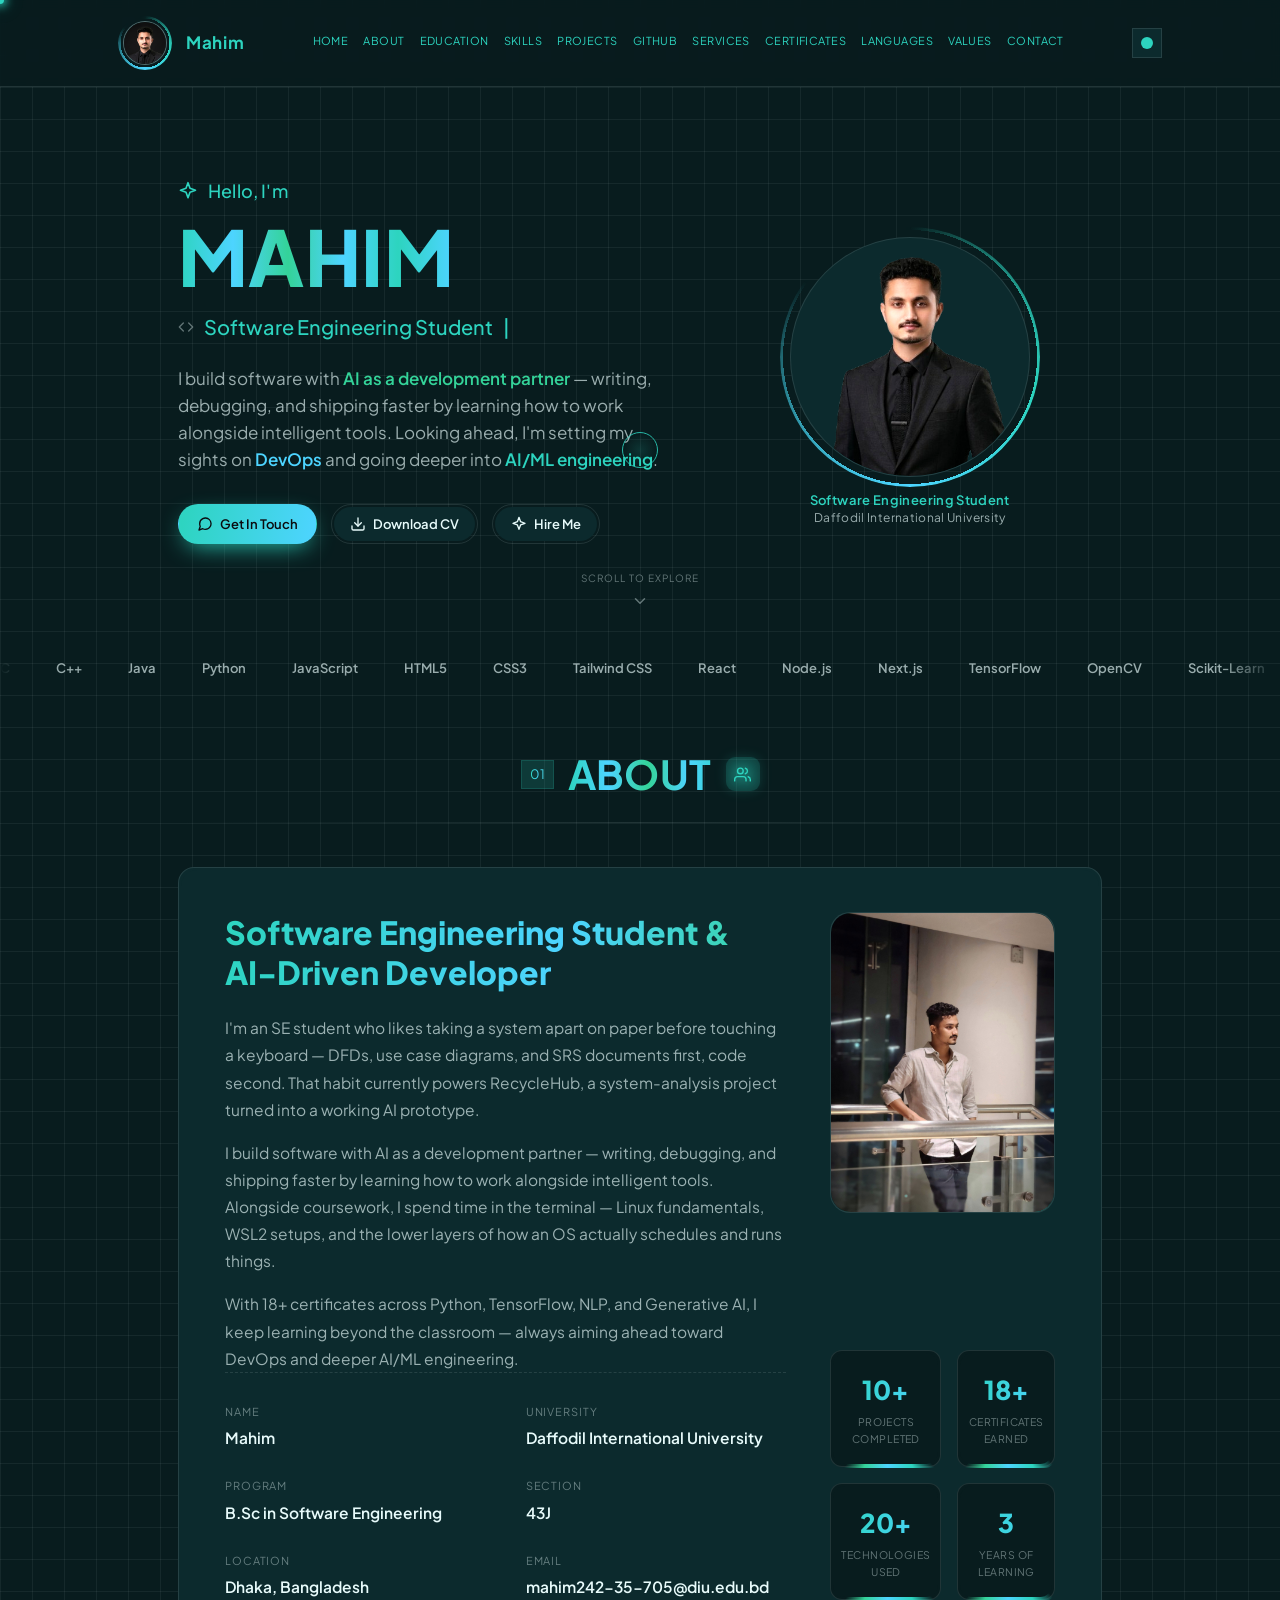
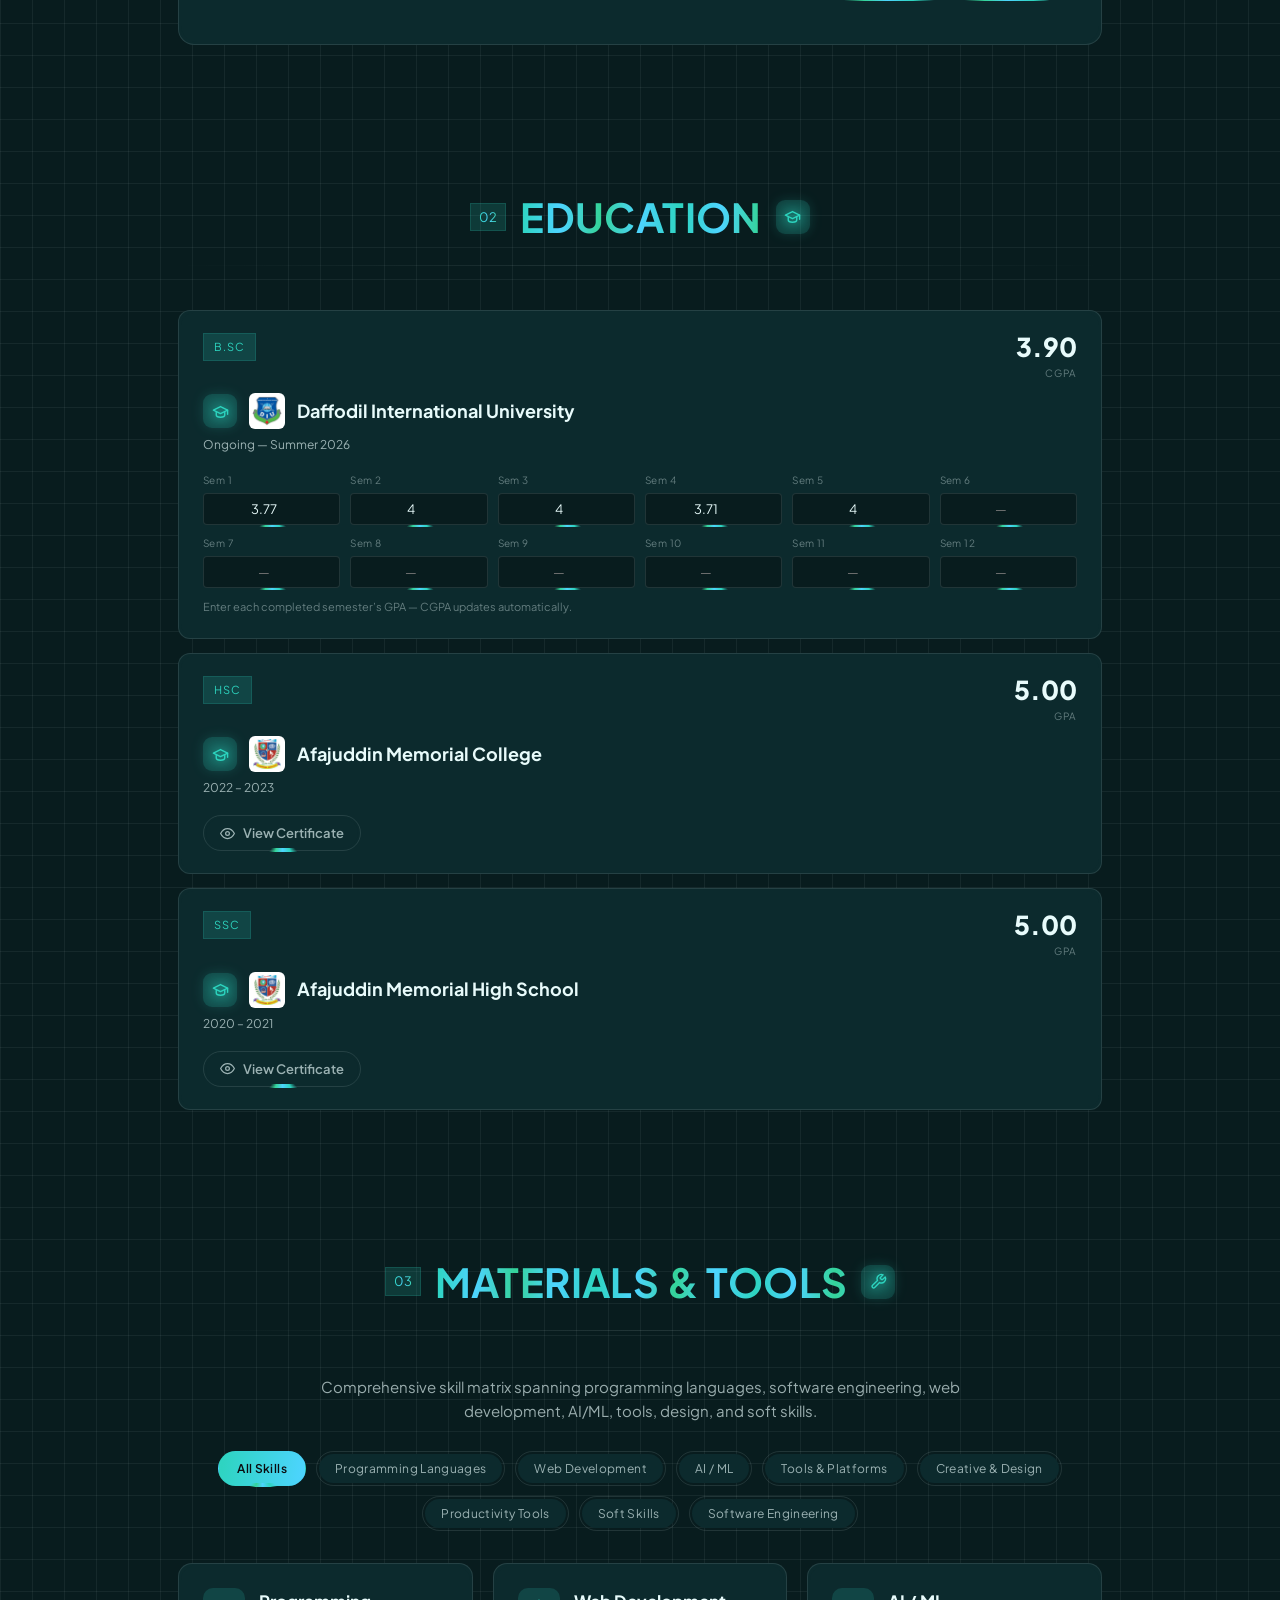
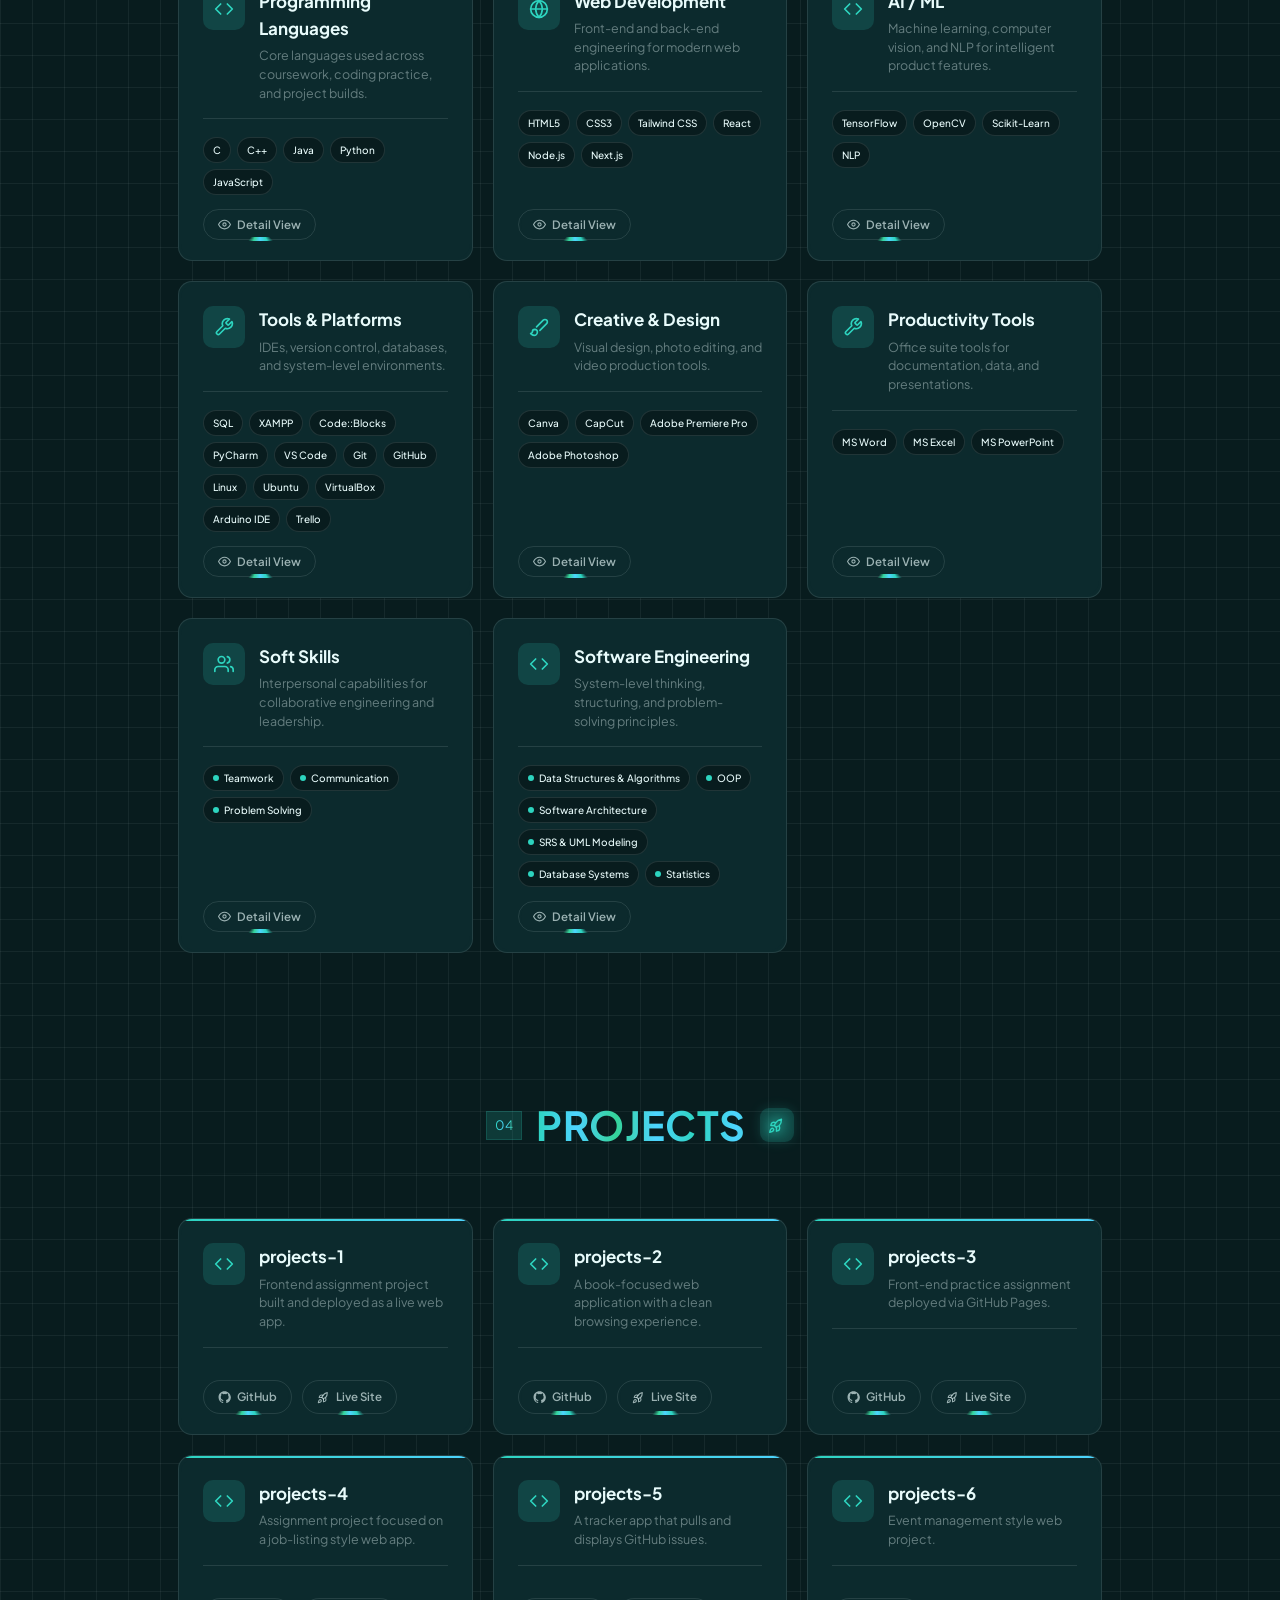
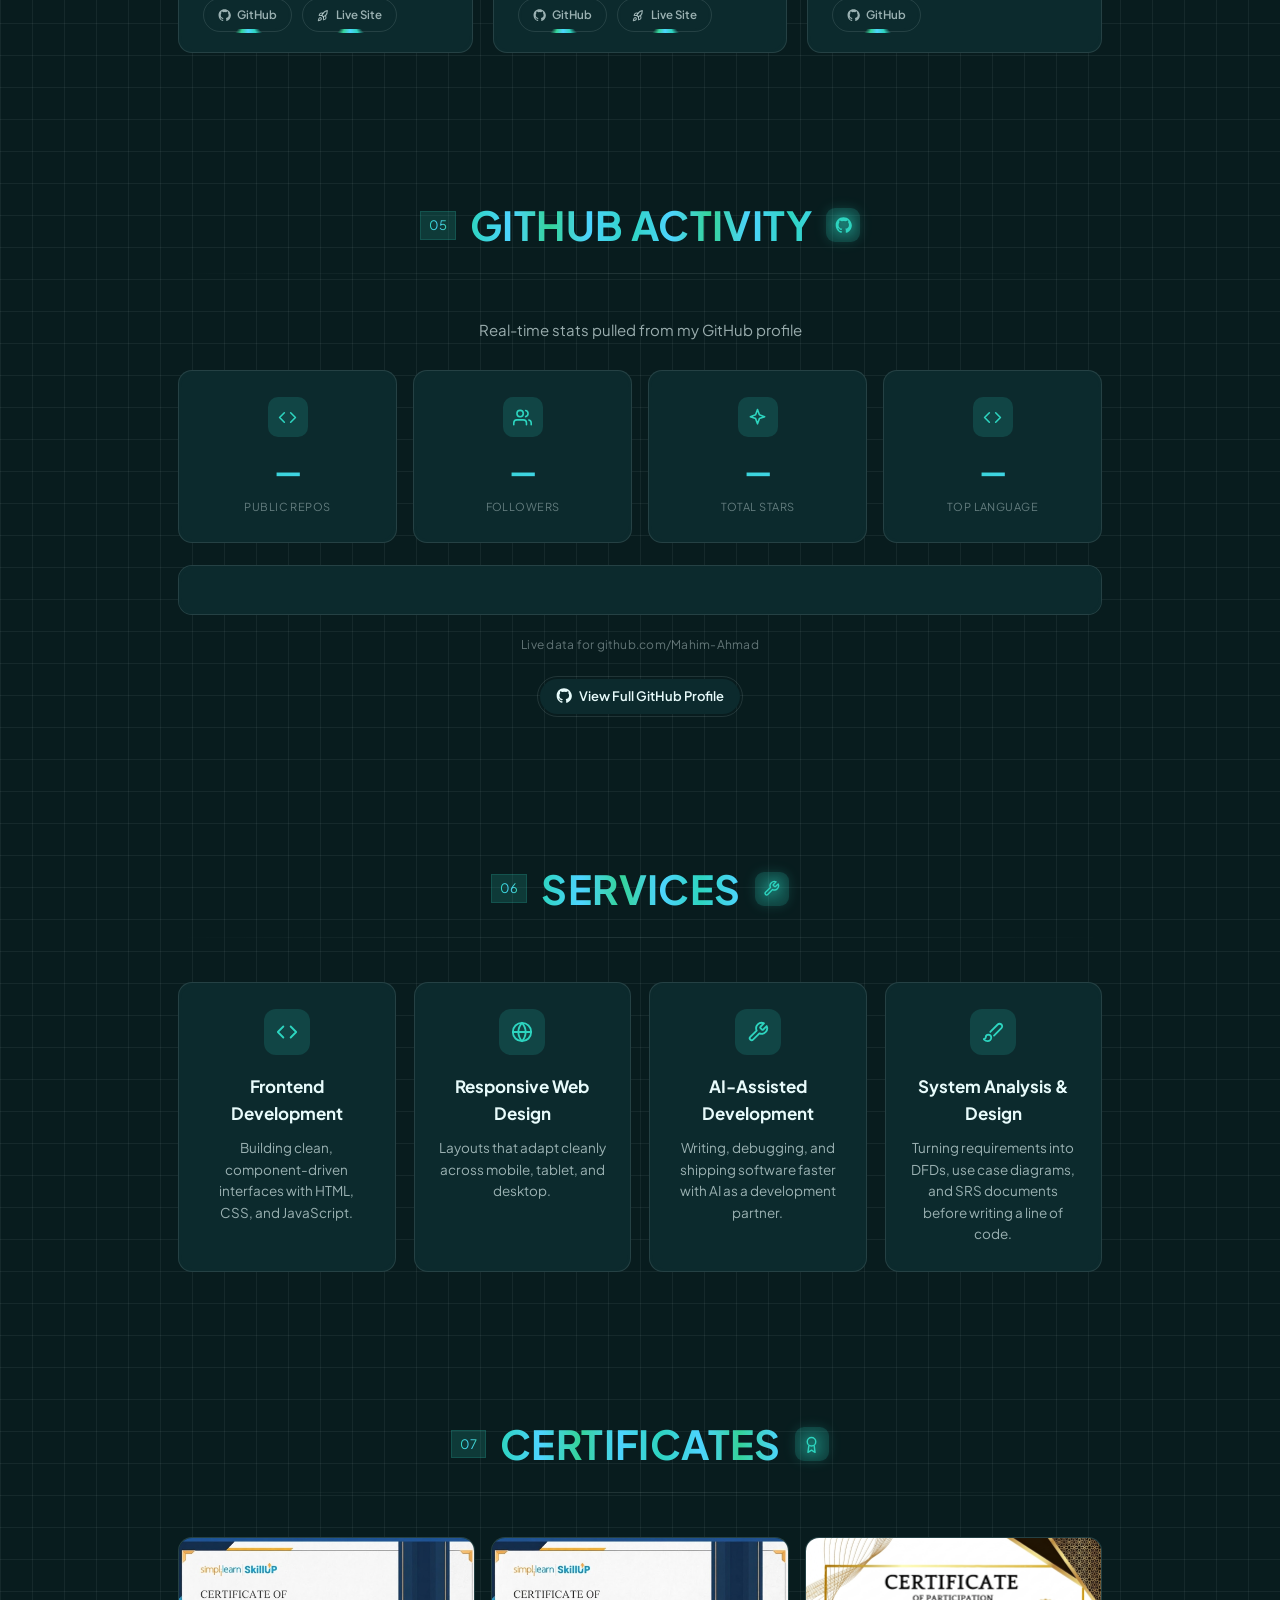
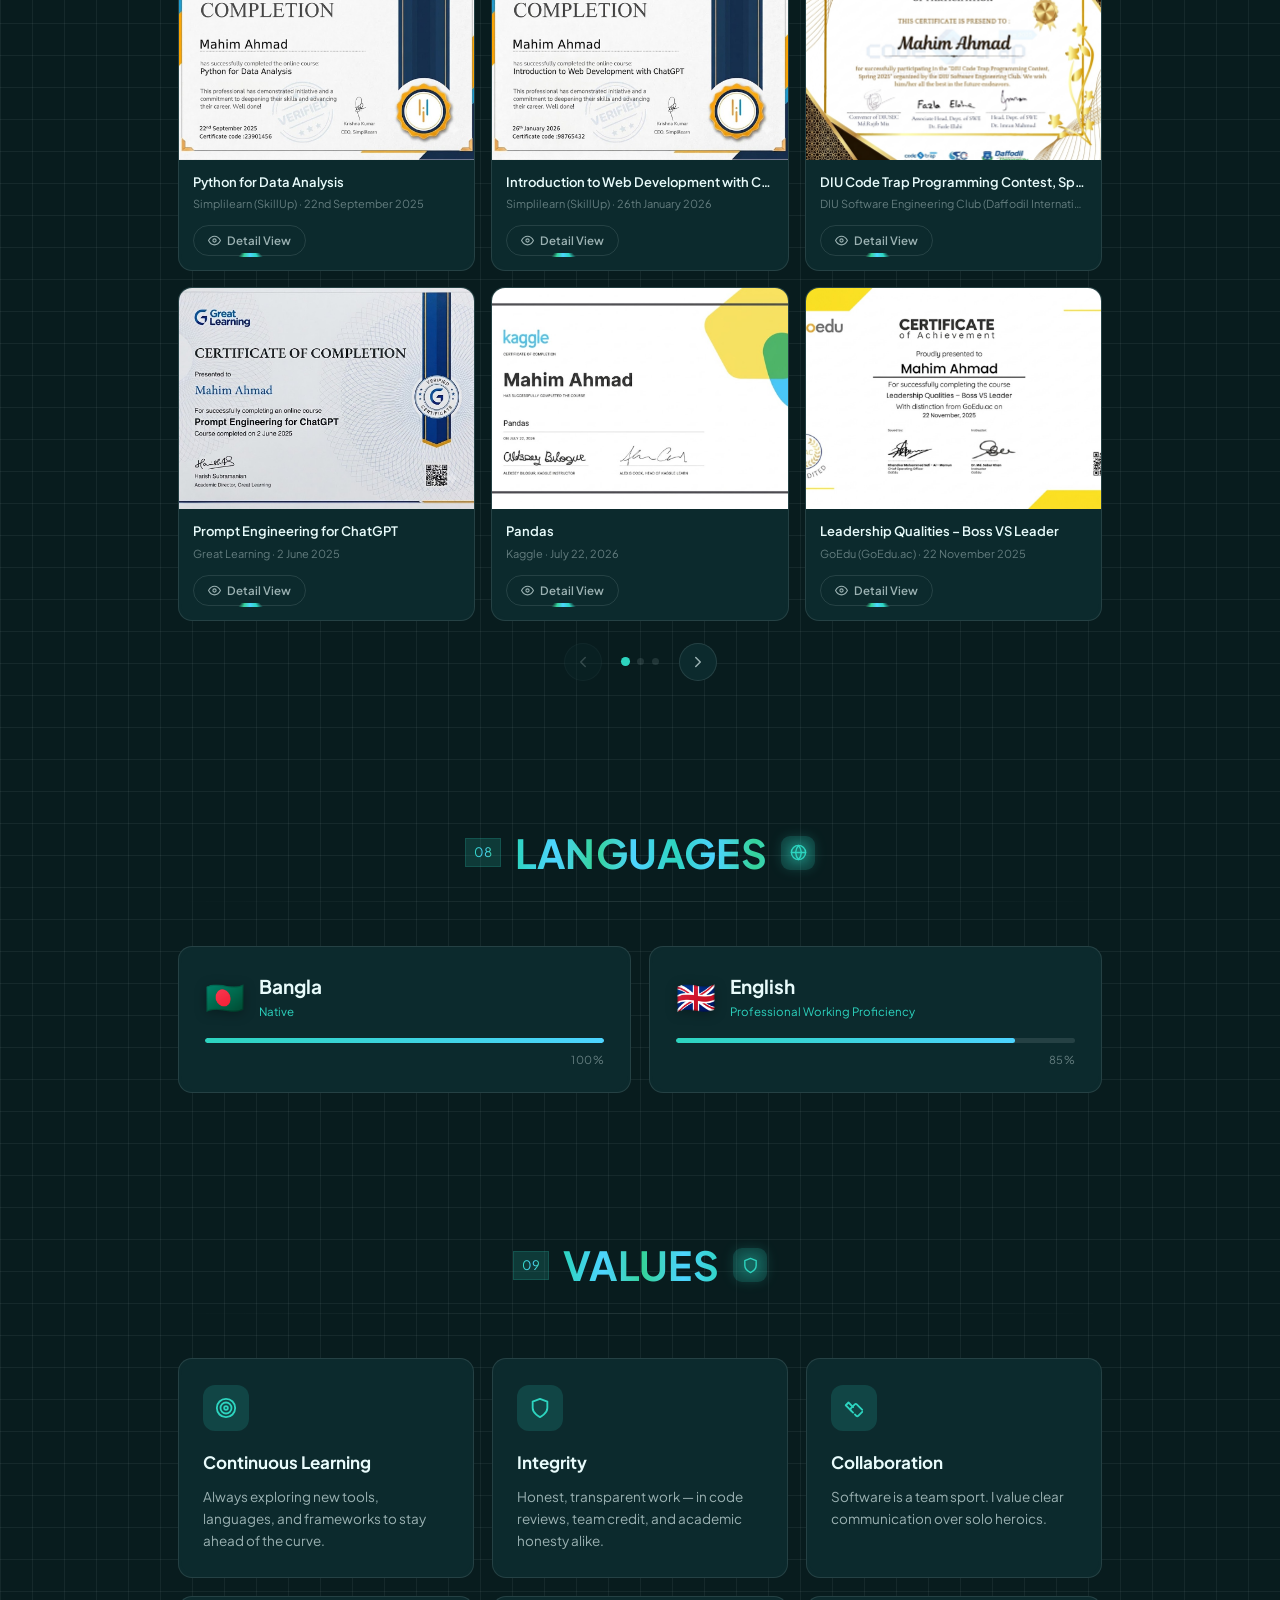
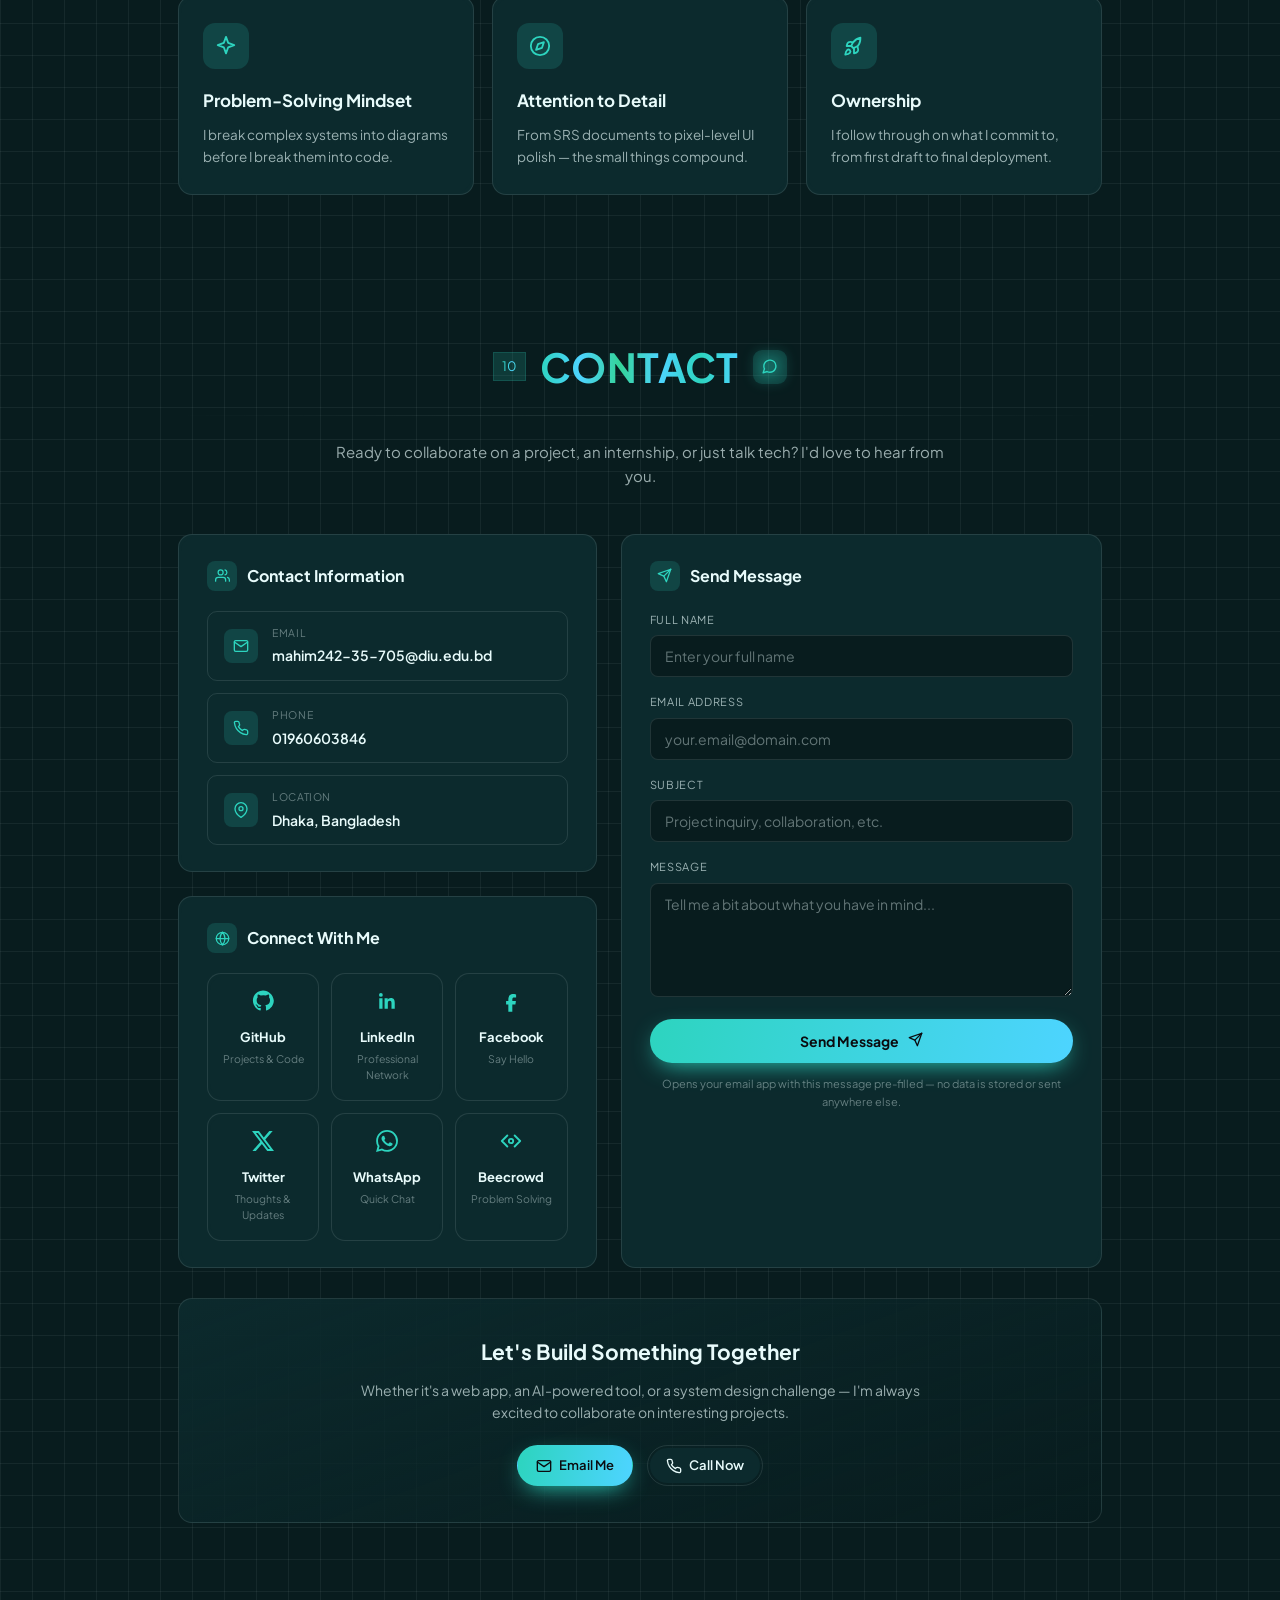
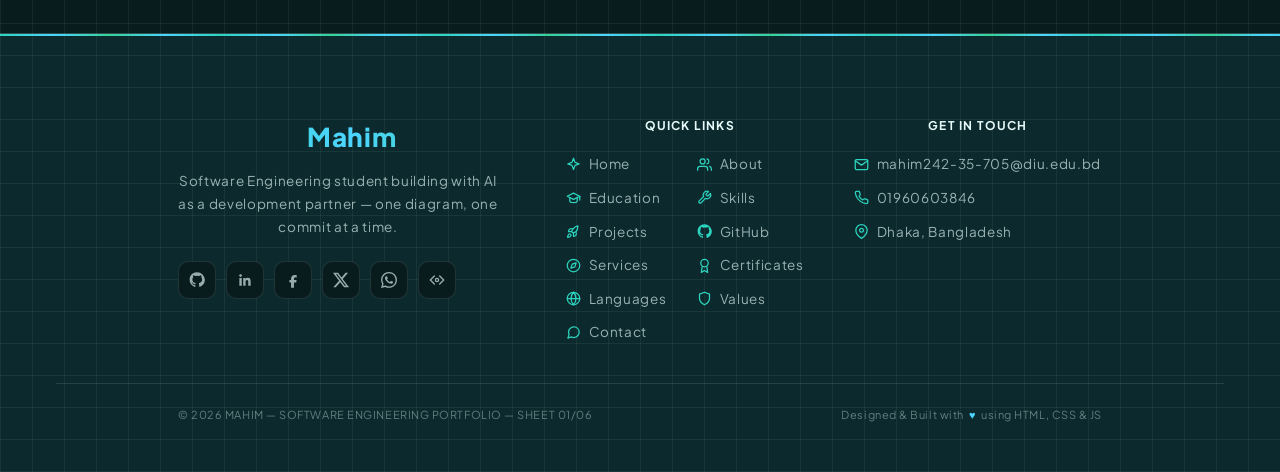
==== commit 4d016f6d: "2nd commet" ====
--- a/index.html
+++ b/index.html
@@ -10,6 +10,9 @@
 <link rel="stylesheet" href="style.css">
 </head>
 <body>
+
+<div id="cursorDot" aria-hidden="true"></div>
+<div id="cursorRing" aria-hidden="true"></div>
 
 <div id="scrollProgress" aria-hidden="true"></div>
 
@@ -44,23 +47,52 @@
 
 <header>
   <nav>
+    <!-- Left: Profile -->
     <div class="nav-profile">
-      <div class="avatar-wrap">
-        <div class="avatar-ring" aria-hidden="true"></div>
-        <div class="avatar" id="avatar"></div>
-      </div>
-      <div class="brand-name" id="brandName" aria-label="Mahim"></div>
-    </div>
-
+        <div class="avatar-wrap">
+            <div class="avatar-ring" aria-hidden="true"></div>
+            <div class="avatar" id="avatar"></div>
+        </div>
+        <div class="brand-name" id="brandName" aria-label="Mahim"></div>
+    </div>
+
+    <!-- Middle: Desktop Menu -->
     <ul class="navlinks" id="navlinks"></ul>
 
-    <div class="theme-wrap">
-      <button class="theme-toggle" id="themeToggle" aria-haspopup="true" aria-expanded="false" aria-label="Change color theme">
-        <span class="theme-dot"></span>
-      </button>
-      <div class="theme-panel" id="themePanel"></div>
-    </div>
-  </nav>
+    <!-- Right: Theme + Hamburger -->
+    <div class="nav-actions">
+
+        <div class="theme-wrap">
+            <button
+                class="theme-toggle"
+                id="themeToggle"
+                aria-haspopup="true"
+                aria-expanded="false"
+                aria-label="Change color theme">
+                <span class="theme-dot"></span>
+            </button>
+
+            <div class="theme-panel" id="themePanel"></div>
+        </div>
+
+        <button
+            class="hamburger"
+            id="hamburgerBtn"
+            aria-label="Toggle menu"
+            aria-expanded="false">
+            <span></span>
+            <span></span>
+            <span></span>
+        </button>
+
+    </div>
+
+    <!-- Mobile Menu -->
+    <div class="mobile-menu" id="mobileMenu" aria-hidden="true">
+        <ul class="mobile-menu-links" id="mobileMenuLinks"></ul>
+    </div>
+
+</nav>
 </header>
 
 <div class="hero" id="home">
@@ -237,7 +269,37 @@
 
 </div>
 
-<footer id="footerText"></footer>
+<!-- ===== FOOTER ===== -->
+<footer class="site-footer" id="siteFooter">
+  <div class="footer-top wrap">
+    <div class="footer-brand">
+      <div class="footer-brand-name" id="footerBrandName"></div>
+      <p class="footer-brand-tagline" id="footerBrandTagline"></p>
+      <div class="footer-social" id="footerSocial"></div>
+    </div>
+
+    <div class="footer-col">
+      <h4 class="footer-col-title">Quick Links</h4>
+      <ul class="footer-links" id="footerNavLinks"></ul>
+    </div>
+
+    <div class="footer-col">
+      <h4 class="footer-col-title">Get In Touch</h4>
+      <ul class="footer-links" id="footerContactLinks"></ul>
+    </div>
+  </div>
+
+  <div class="footer-divider"></div>
+
+  <div class="footer-bottom wrap">
+    <span id="footerCopyright"></span>
+    <span class="footer-credit">Designed &amp; Built with <span class="footer-heart">♥</span> using HTML, CSS &amp; JS</span>
+  </div>
+
+  <button class="back-to-top" id="backToTop" aria-label="Back to top">
+    <svg viewBox="0 0 24 24" fill="none" stroke="currentColor" stroke-width="2.4" stroke-linecap="round" stroke-linejoin="round"><line x1="12" y1="19" x2="12" y2="5"/><polyline points="5 12 12 5 19 12"/></svg>
+  </button>
+</footer>
 
 <!-- ===== CERTIFICATE LIGHTBOX ===== -->
 <div class="cert-modal" id="certModal" aria-hidden="true">
--- a/style.css
+++ b/style.css
@@ -105,11 +105,10 @@
 }
 nav{
   max-width: 1100px; margin: 0 auto; padding: 16px 28px;
-  display:grid;
-  grid-template-columns: auto 1fr auto;
+  display:flex;
   align-items:center;
-  column-gap: 24px;
-  row-gap: 12px;
+  justify-content: space-between;
+  gap: 20px;
 }
 
 .nav-profile{ position: relative; display:flex; align-items:center; gap: 14px; }
@@ -1263,7 +1262,17 @@
   display: flex;
   flex-wrap: wrap;
   gap: 10px;
-  margin-top: 14px;
+  margin-top: auto;
+  padding-top: 14px;
+}
+.proj-card .proj-card-topbar{
+  position: absolute;
+  top: -1px; left: -1px; right: -1px;
+  height: 3px;
+  border-radius: 14px 14px 0 0;
+  background: linear-gradient(90deg, var(--accent), var(--accent2));
+  z-index: 2;
+  pointer-events: none;
 }
 .proj-btn-row .skc-detail-btn{ margin-top: 0; }
 
@@ -1761,6 +1770,9 @@
   align-self: flex-start;
 }
 
+
+
+
 .cert-nav{
   display: flex;
   align-items: center;
@@ -2034,6 +2046,293 @@
   .hero-photo-wrap{ order: -1; margin-bottom: 20px; }
   .about-grid{ grid-template-columns: 1fr; }
   .titleblock{ grid-template-columns: repeat(2, 1fr); }
-  .navlinks{ display:none; }
   .sem-grid{ grid-template-columns: repeat(3, 1fr); }
+}
+
+
+
+/* ================= FOOTER ================= */
+.site-footer{
+  position: relative;
+  margin-top: 40px;
+  border-top: 1px solid var(--grid-line-strong);
+  background:
+    repeating-linear-gradient(0deg, var(--grid-line) 0, var(--grid-line) 1px, transparent 1px, transparent 32px),
+    repeating-linear-gradient(90deg, var(--grid-line) 0, var(--grid-line) 1px, transparent 1px, transparent 32px),
+    var(--bg-alt);
+  overflow: hidden;
+}
+.site-footer::before{
+  content: "";
+  position: absolute;
+  top: 0; left: 0; right: 0;
+  height: 2px;
+  background: repeating-linear-gradient(90deg, var(--accent) 0%, var(--accent2) 25%, var(--accent3) 50%, var(--accent2) 75%, var(--accent) 100%);
+  background-size: 220px 100%;
+  animation: flow-shimmer 3.5s linear infinite;
+}
+@media (prefers-reduced-motion: reduce){ .site-footer::before{ animation: none; } }
+
+.footer-top{
+  display: grid;
+  grid-template-columns: 1.4fr 1fr 1fr;
+  gap: 40px;
+  padding: 56px 28px 40px;
+  max-width: 980px;
+  margin: 0 auto;
+}
+.footer-brand-name{
+  font-family:'Plus Jakarta Sans', sans-serif;
+  font-weight: 800; font-size: 26px; letter-spacing: 0.02em;
+  background: linear-gradient(100deg, var(--accent), var(--accent2), var(--accent3));
+  -webkit-background-clip: text; background-clip: text;
+  -webkit-text-fill-color: transparent; color: transparent;
+  margin-bottom: 12px;
+}
+.footer-brand-tagline{
+  max-width: 320px; font-size: 13.5px; line-height: 1.7;
+  color: var(--ink-dim); margin-bottom: 22px;
+}
+.footer-social{ display: flex; gap: 10px; }
+.footer-social-link{
+  width: 38px; height: 38px; border-radius: 10px;
+  border: 1px solid var(--grid-line-strong);
+  background: var(--bg); color: var(--ink-dim);
+  display: flex; align-items: center; justify-content: center;
+  text-decoration: none;
+  transition: color 0.2s ease, transform 0.2s ease;
+}
+.footer-social-link svg{ width: 16px; height: 16px; }
+.footer-social-link:hover{ color: var(--accent); transform: translateY(-3px); }
+
+.footer-col-title{
+  font-family:'Plus Jakarta Sans', sans-serif;
+  font-size: 12px; font-weight: 700; letter-spacing: 0.1em;
+  text-transform: uppercase; color: var(--ink); margin-bottom: 18px;
+}
+.footer-links{
+  list-style: none;
+  display: grid;
+  grid-template-columns: repeat(2, 1fr);
+  gap: 12px 14px;
+}
+
+#footerContactLinks{
+  grid-template-columns: 1fr;
+}
+#footerContactLinks li a,
+#footerContactLinks li{
+  white-space: normal;
+}
+.footer-links li{ font-size: 13.5px; color: var(--ink-dim); }
+.footer-links li a{
+  display: flex;
+  align-items: center;
+  gap: 8px;
+  font-size: 13.5px;
+  color: var(--ink-dim);
+  text-decoration: none;
+  transition: color 0.2s ease, transform 0.2s ease;
+  white-space: nowrap;
+  overflow: hidden;
+  text-overflow: ellipsis;
+}
+.footer-links li{
+  display: flex;
+  align-items: center;
+  gap: 8px;
+}
+.footer-links li a:hover{ color: var(--accent); transform: translateX(3px); }
+.footer-link-icon{
+  width: 15px; height: 15px;
+  flex-shrink: 0;
+  color: var(--accent);
+  display: flex; align-items: center; justify-content: center;
+}
+.footer-link-icon svg{ width: 100%; height: 100%; }
+
+@media (max-width: 480px){
+  .footer-links{ grid-template-columns: 1fr; }
+}
+.footer-divider{ height: 1px; background: var(--grid-line-strong); margin: 0 28px; }
+
+.footer-bottom{
+  display: flex; flex-wrap: wrap; align-items: center; justify-content: space-between;
+  gap: 10px; padding: 22px 28px; max-width: 980px; margin: 0 auto;
+  font-family:'Plus Jakarta Sans', sans-serif; font-size: 11px;
+  letter-spacing: 0.05em; color: var(--ink-dimmer);
+}
+.footer-credit{ display: flex; align-items: center; gap: 5px; }
+.footer-heart{ color: var(--accent2); animation: heart-beat 1.4s ease-in-out infinite; display: inline-block; }
+@keyframes heart-beat{ 0%,100%{ transform: scale(1); } 50%{ transform: scale(1.25); } }
+@media (prefers-reduced-motion: reduce){ .footer-heart{ animation: none; } }
+
+.back-to-top{
+  position: fixed; right: 26px; bottom: 26px;
+  width: 46px; height: 46px; border-radius: 50%; border: none;
+  background: linear-gradient(100deg, var(--accent), var(--accent2));
+  color: #0b0b0f; display: flex; align-items: center; justify-content: center;
+  cursor: pointer; box-shadow: 0 8px 22px -6px var(--accent); z-index: 60;
+  opacity: 0; visibility: hidden; transform: translateY(10px);
+  transition: opacity 0.25s ease, transform 0.25s ease, visibility 0.25s ease;
+}
+.back-to-top.show{ opacity: 1; visibility: visible; transform: translateY(0); }
+.back-to-top svg{ width: 19px; height: 19px; }
+.back-to-top:hover{ transform: translateY(-3px); }
+
+@media (max-width: 720px){
+  .footer-top{ grid-template-columns: 1fr; gap: 30px; padding: 44px 24px 32px; }
+  .footer-bottom{ flex-direction: column; text-align: center; }
+}
+
+
+.nav-actions{
+    display: flex;
+    align-items: center;
+    gap: 15px;
+}
+
+/* ================= HAMBURGER MENU ================= */
+.hamburger{
+  display: none;
+  flex-direction: column;
+  justify-content: center;
+  gap: 5px;
+  width: 34px; height: 34px;
+  border: 1px solid var(--grid-line-strong);
+  background: var(--bg-alt);
+  cursor: pointer;
+  padding: 0;
+  z-index: 70;
+}
+.hamburger span{
+  width: 16px; height: 2px;
+  margin: 0 auto;
+  background: var(--accent);
+  transition: transform 0.3s ease, opacity 0.3s ease;
+}
+.hamburger.open span:nth-child(1){ transform: translateY(7px) rotate(45deg); }
+.hamburger.open span:nth-child(2){ opacity: 0; }
+.hamburger.open span:nth-child(3){ transform: translateY(-7px) rotate(-45deg); }
+
+.mobile-menu{
+  position: absolute;
+  top: 100%; left: 0; right: 0;
+  background: var(--bg);
+  border-bottom: 1px solid var(--grid-line-strong);
+  max-height: 0;
+  overflow: hidden;
+  transition: max-height 0.35s ease;
+  z-index: 55;
+}
+.mobile-menu.open{ max-height: 500px; }
+.mobile-menu-links{
+  list-style: none;
+  display: flex;
+  flex-direction: column;
+  padding: 8px 28px 20px;
+}
+.mobile-menu-links li a{
+  display: block;
+  padding: 13px 0;
+  border-bottom: 1px solid var(--grid-line);
+  font-family:'Plus Jakarta Sans', sans-serif;
+  font-size: 13px;
+  letter-spacing: 0.04em;
+  text-transform: uppercase;
+  color: var(--accent);
+  text-decoration: none;
+  transition: padding-left 0.2s ease;
+}
+.mobile-menu-links li a:hover{ padding-left: 8px; color: var(--ink); }
+.mobile-menu-links li:last-child a{ border-bottom: none; }
+
+/* ================= NAV RESPONSIVE (single clean source — do not duplicate this block) ================= */
+@media (max-width: 720px){
+
+  .navlinks{
+    display: none;
+  }
+
+  .hamburger{
+    display: flex;
+    margin-left: 10px;
+  }
+
+  nav{
+    position: relative;
+    display: flex;
+    justify-content: space-between;
+    align-items: center;
+    padding: 14px 16px;
+  }
+
+  .nav-profile{
+    order: 1;
+  }
+
+  .nav-actions{
+    order: 2;
+    display: flex;
+    align-items: center;
+    gap: 10px;
+  }
+}
+
+
+/* ================= CUSTOM GLOW CURSOR ================= */
+@media (hover: hover) and (pointer: fine){
+  *{ cursor: none !important; }
+
+  #cursorDot{
+    position: fixed;
+    top: 0; left: 0;
+    width: 8px; height: 8px;
+    border-radius: 50%;
+    background: var(--accent);
+    box-shadow: 0 0 10px 2px var(--accent), 0 0 20px 4px var(--accent-dim);
+    pointer-events: none;
+    z-index: 9999;
+    transform: translate(-50%, -50%);
+    will-change: transform;
+  }
+
+  #cursorRing{
+    position: fixed;
+    top: 0; left: 0;
+    width: 36px; height: 36px;
+    border-radius: 50%;
+    border: 1.5px solid var(--accent);
+    background: radial-gradient(circle, var(--accent-dim) 0%, transparent 70%);
+    pointer-events: none;
+    z-index: 9998;
+    transform: translate(-50%, -50%);
+    transition: width 0.25s ease, height 0.25s ease, border-color 0.25s ease, opacity 0.25s ease;
+    will-change: transform;
+    opacity: 0.85;
+  }
+
+  #cursorRing.hover{
+    width: 58px; height: 58px;
+    border-color: var(--accent2);
+    background: radial-gradient(circle, rgba(255,159,67,0.18) 0%, transparent 70%);
+  }
+
+  #cursorRing.click{
+    width: 26px; height: 26px;
+    border-color: var(--accent3);
+  }
+
+  #cursorDot.click{
+    background: var(--accent2);
+    box-shadow: 0 0 14px 4px var(--accent2), 0 0 26px 8px var(--accent-dim);
+  }
+
+  a, button, .cta-btn, .skf-btn, .cert-card, .skill-card, .value-card,
+  .lang-card, .about-stat, input, textarea, [role="button"]{
+    cursor: none !important;
+  }
+}
+@media (hover: none), (pointer: coarse){
+  #cursorDot, #cursorRing{ display: none; }
 }
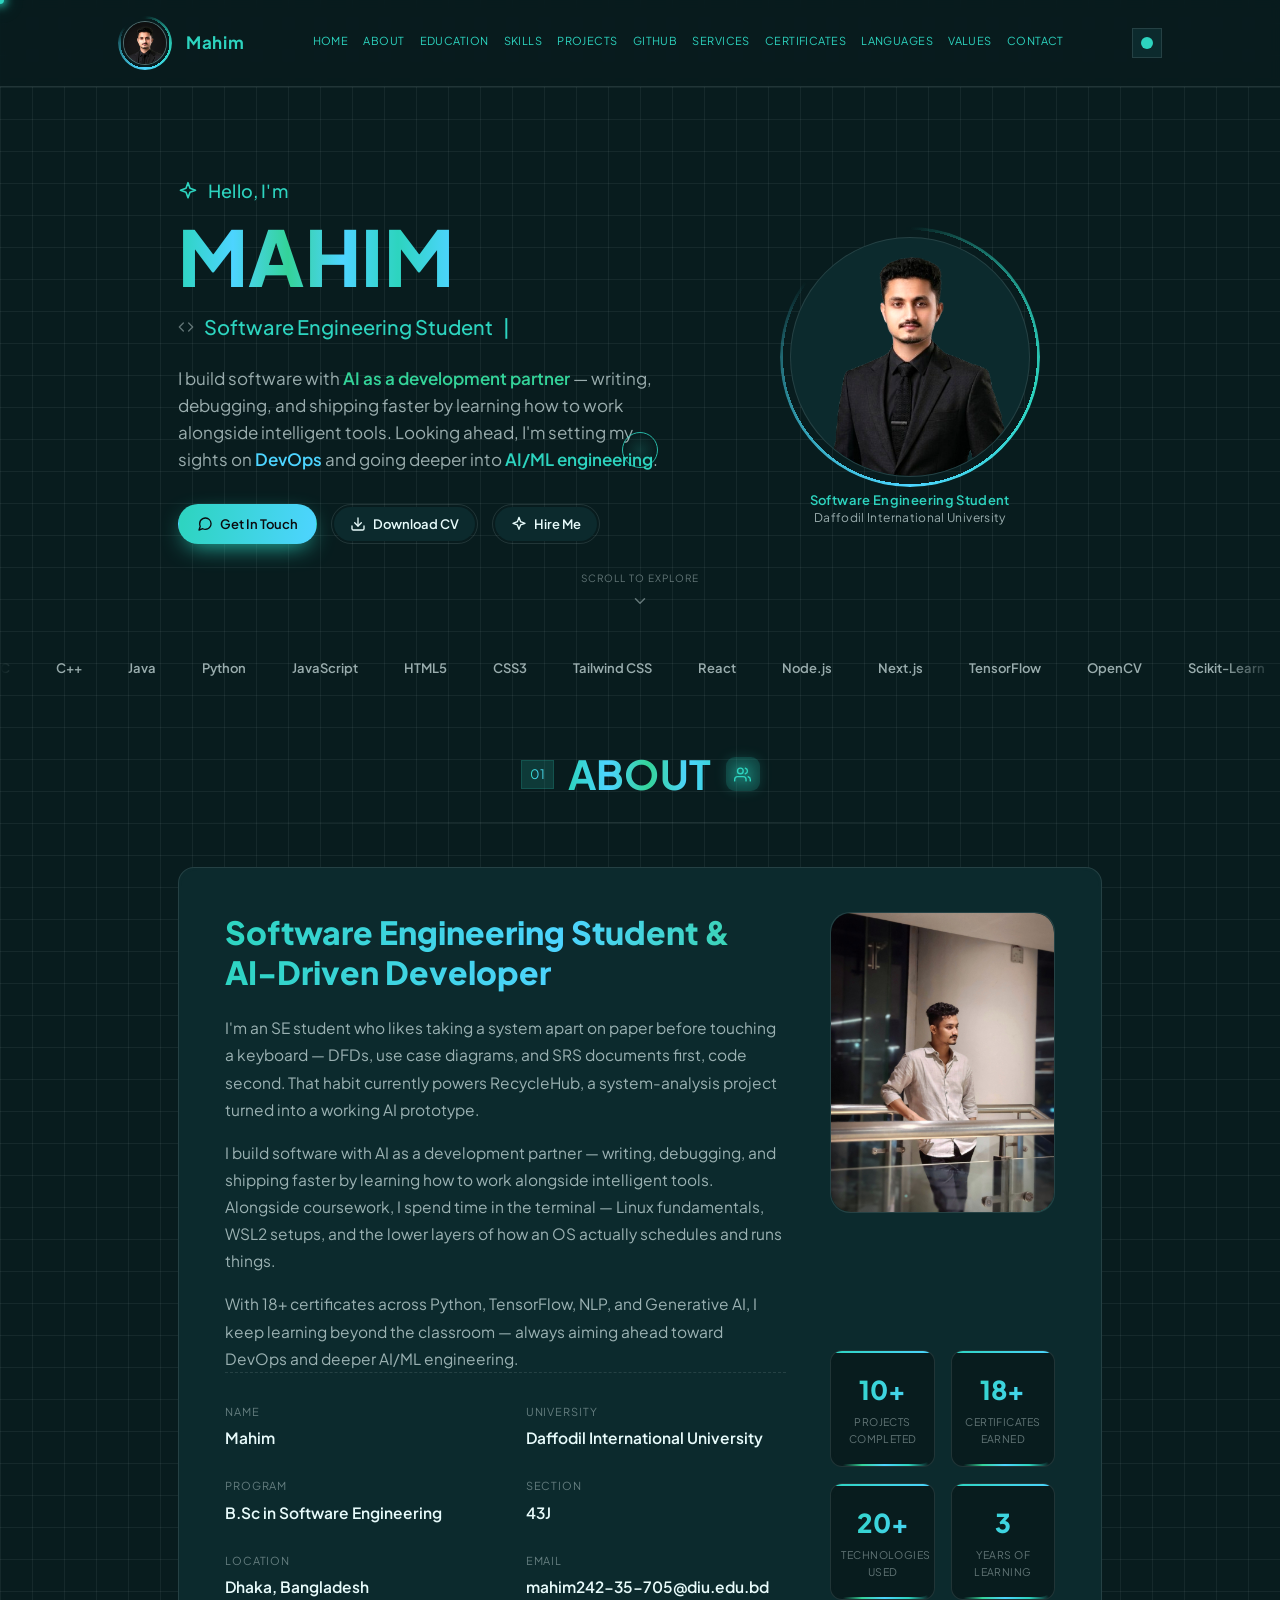
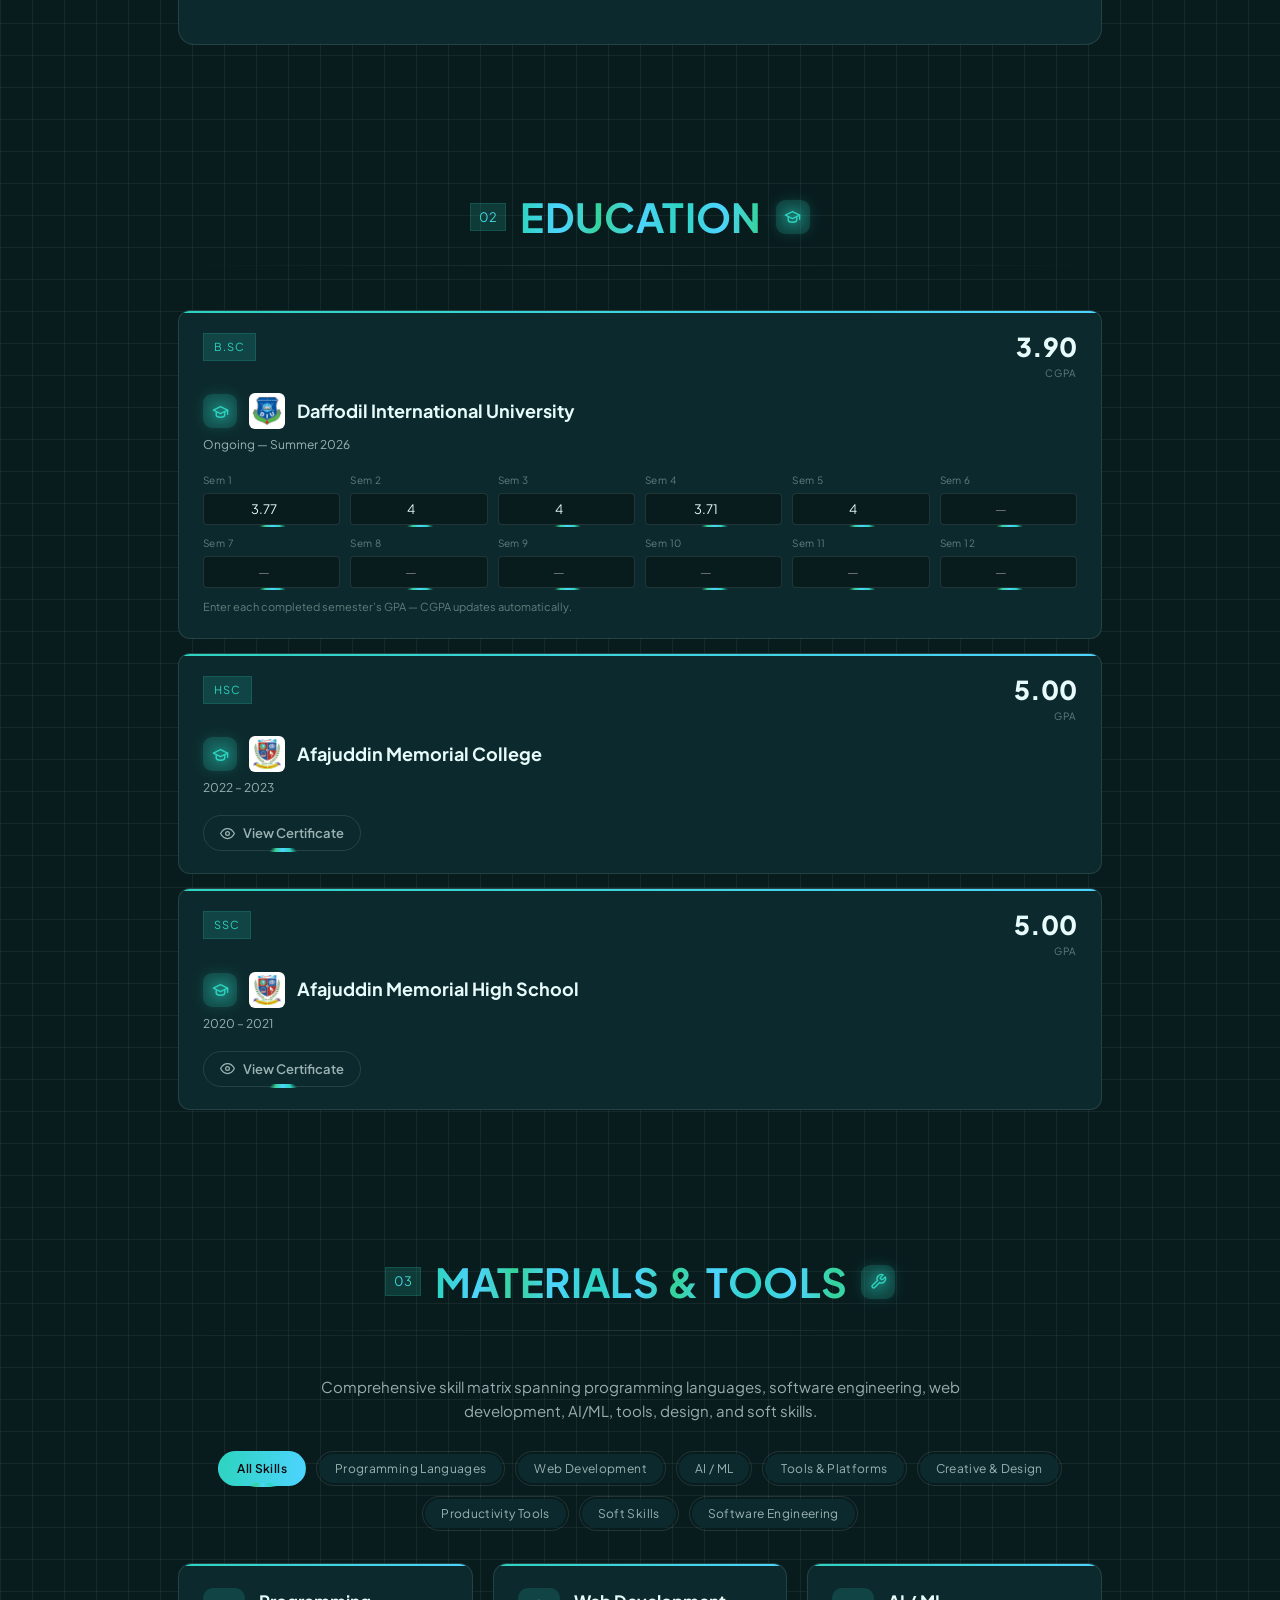
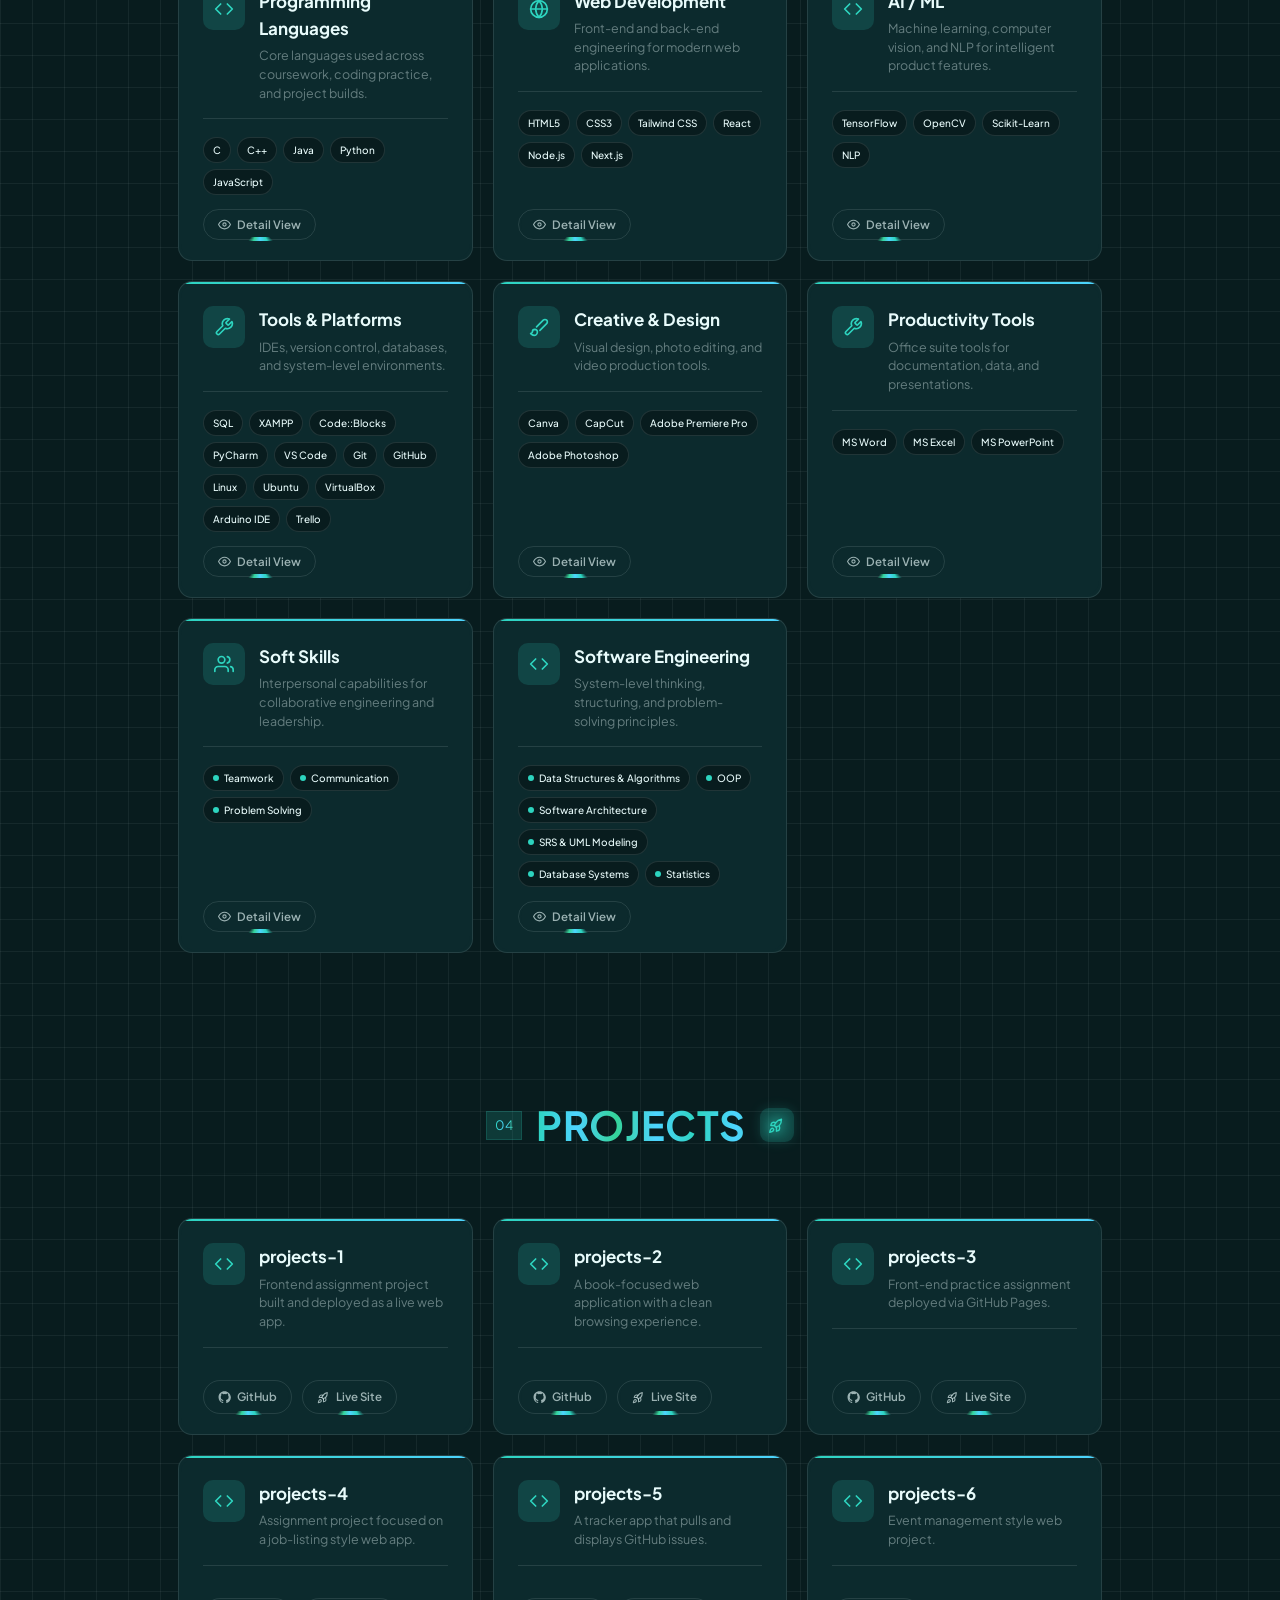
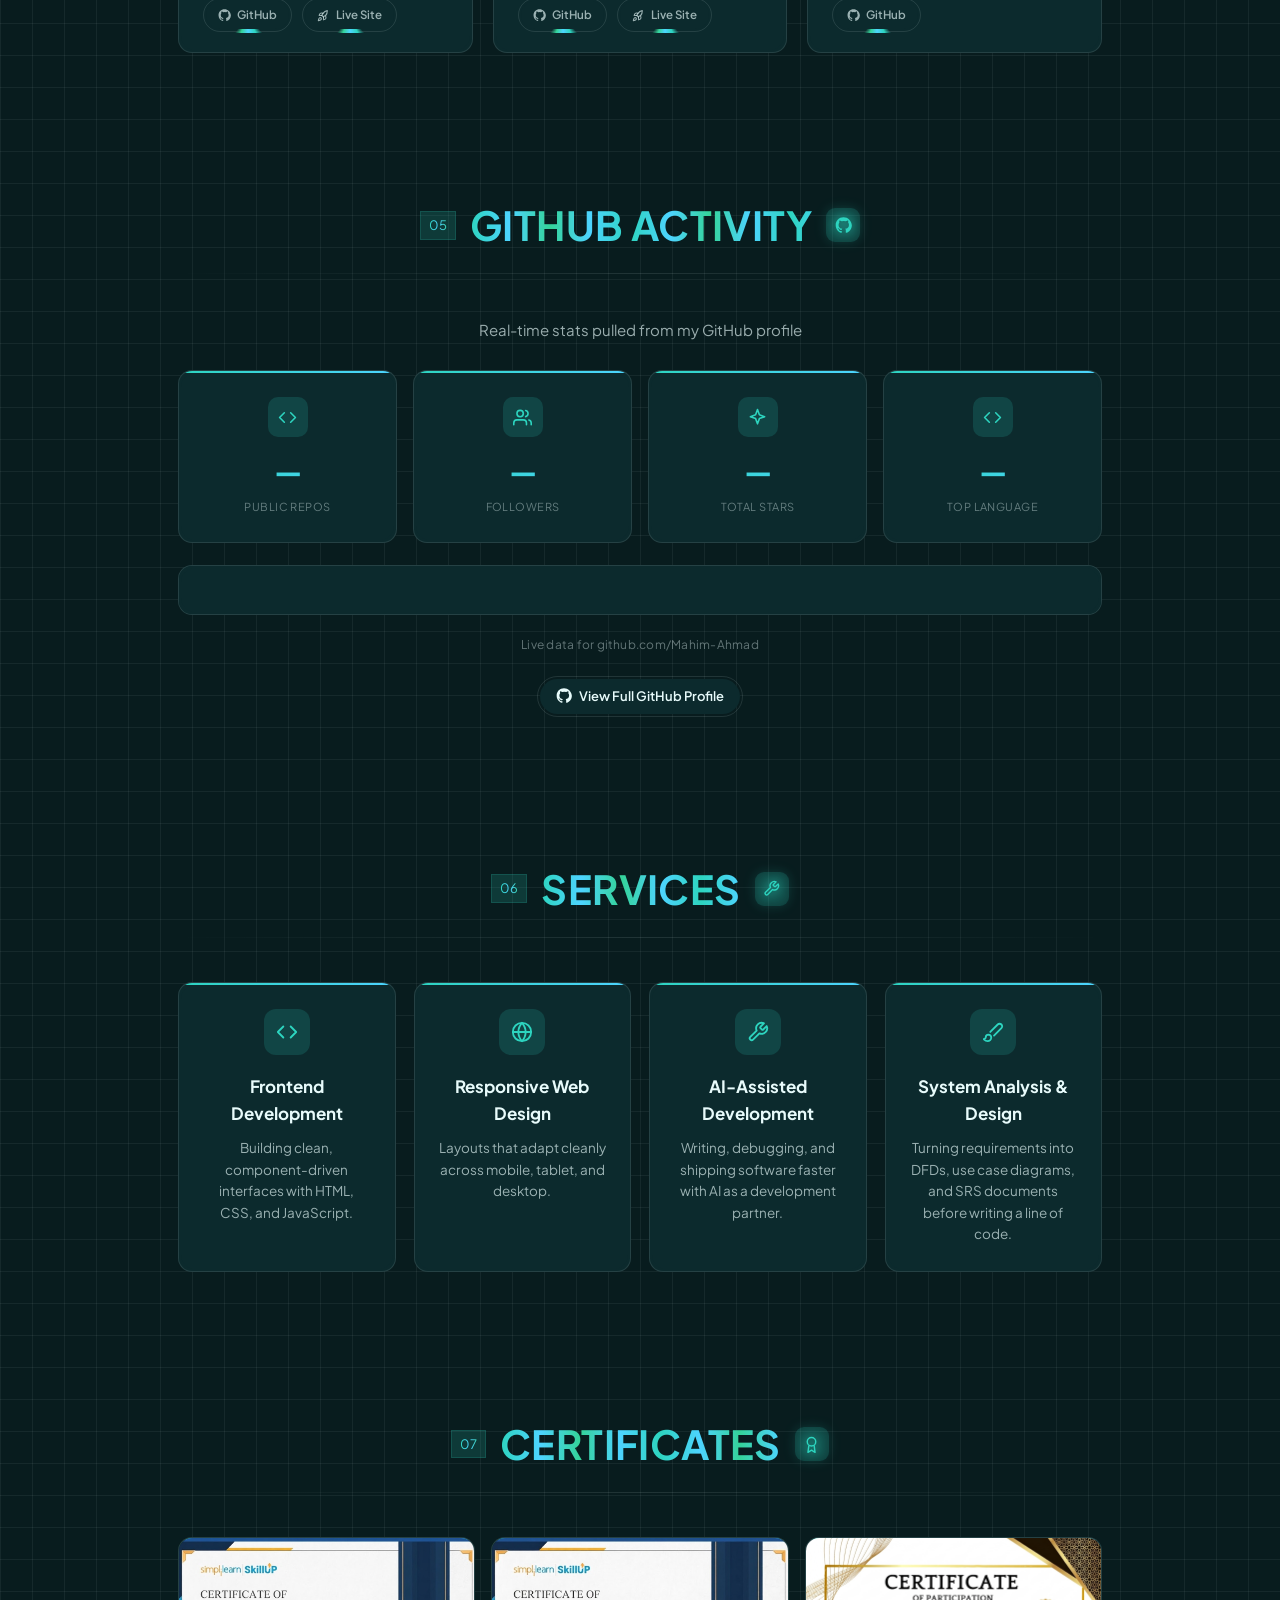
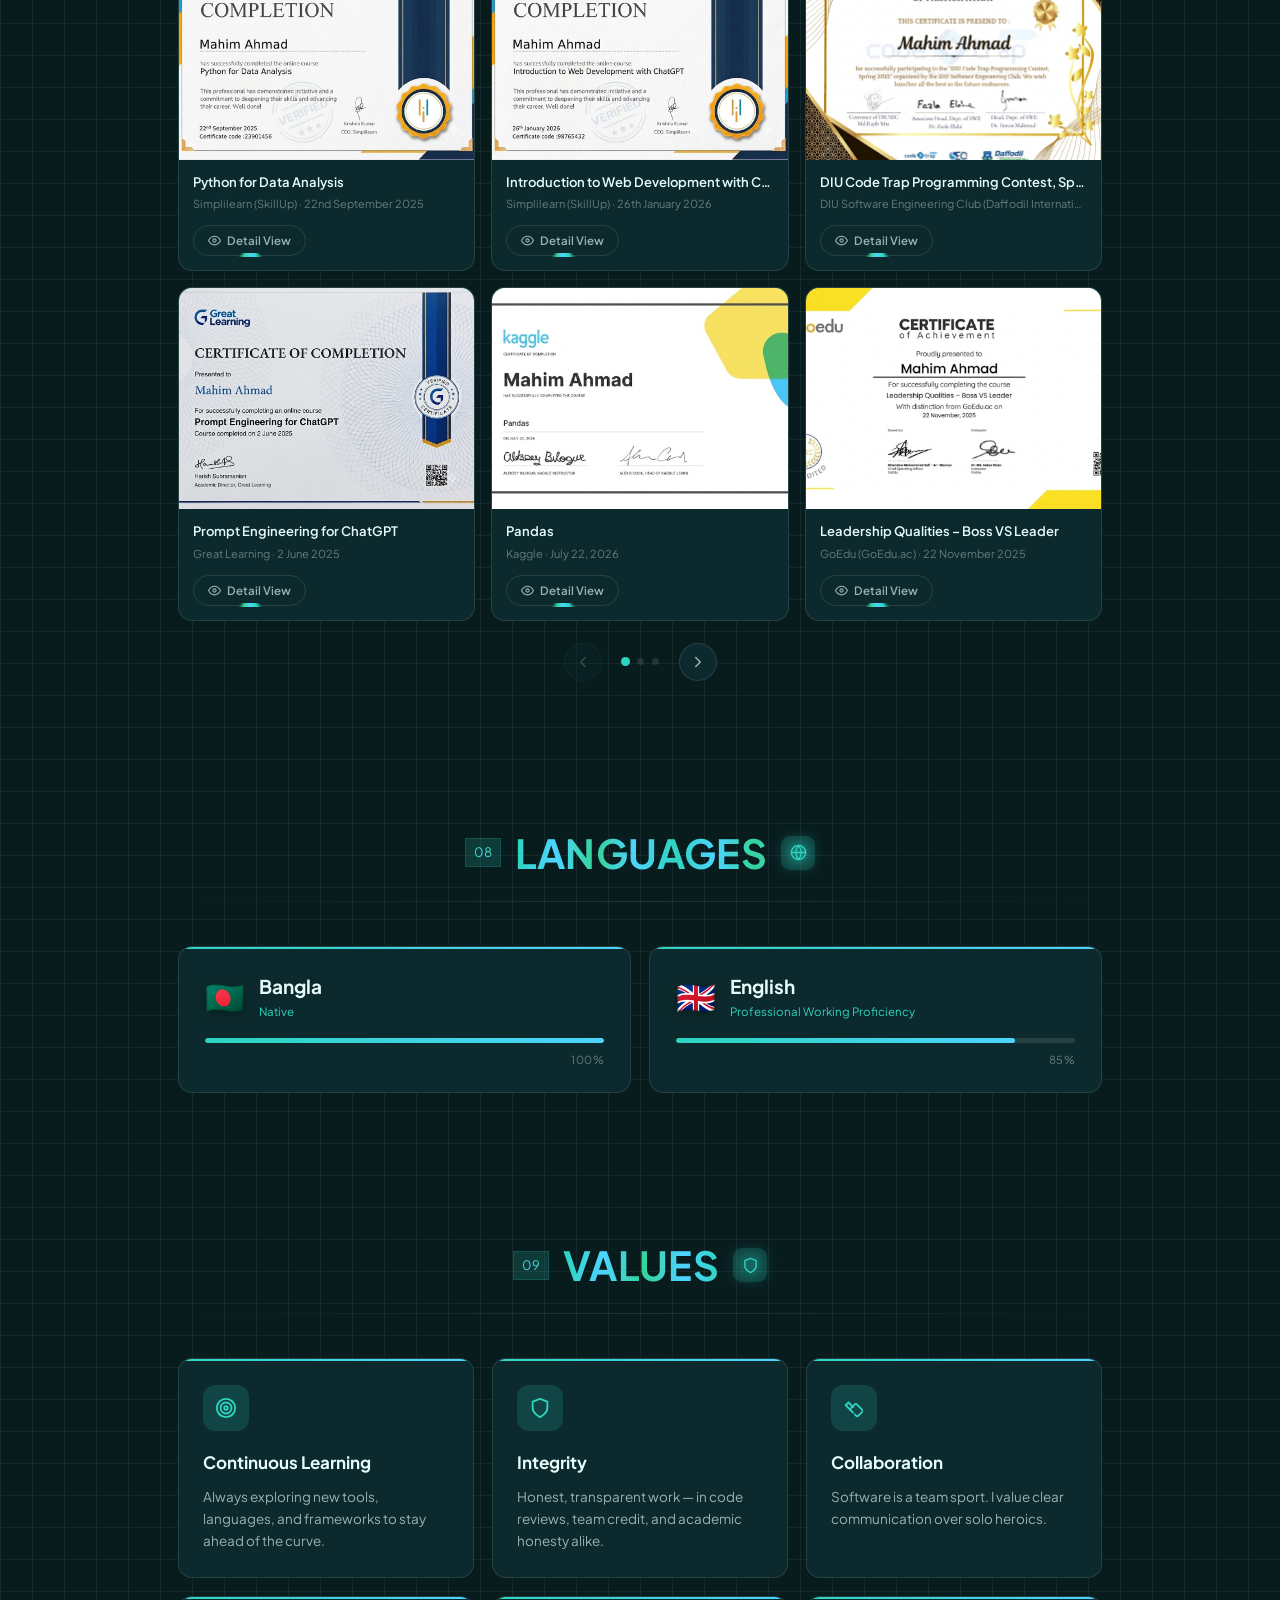
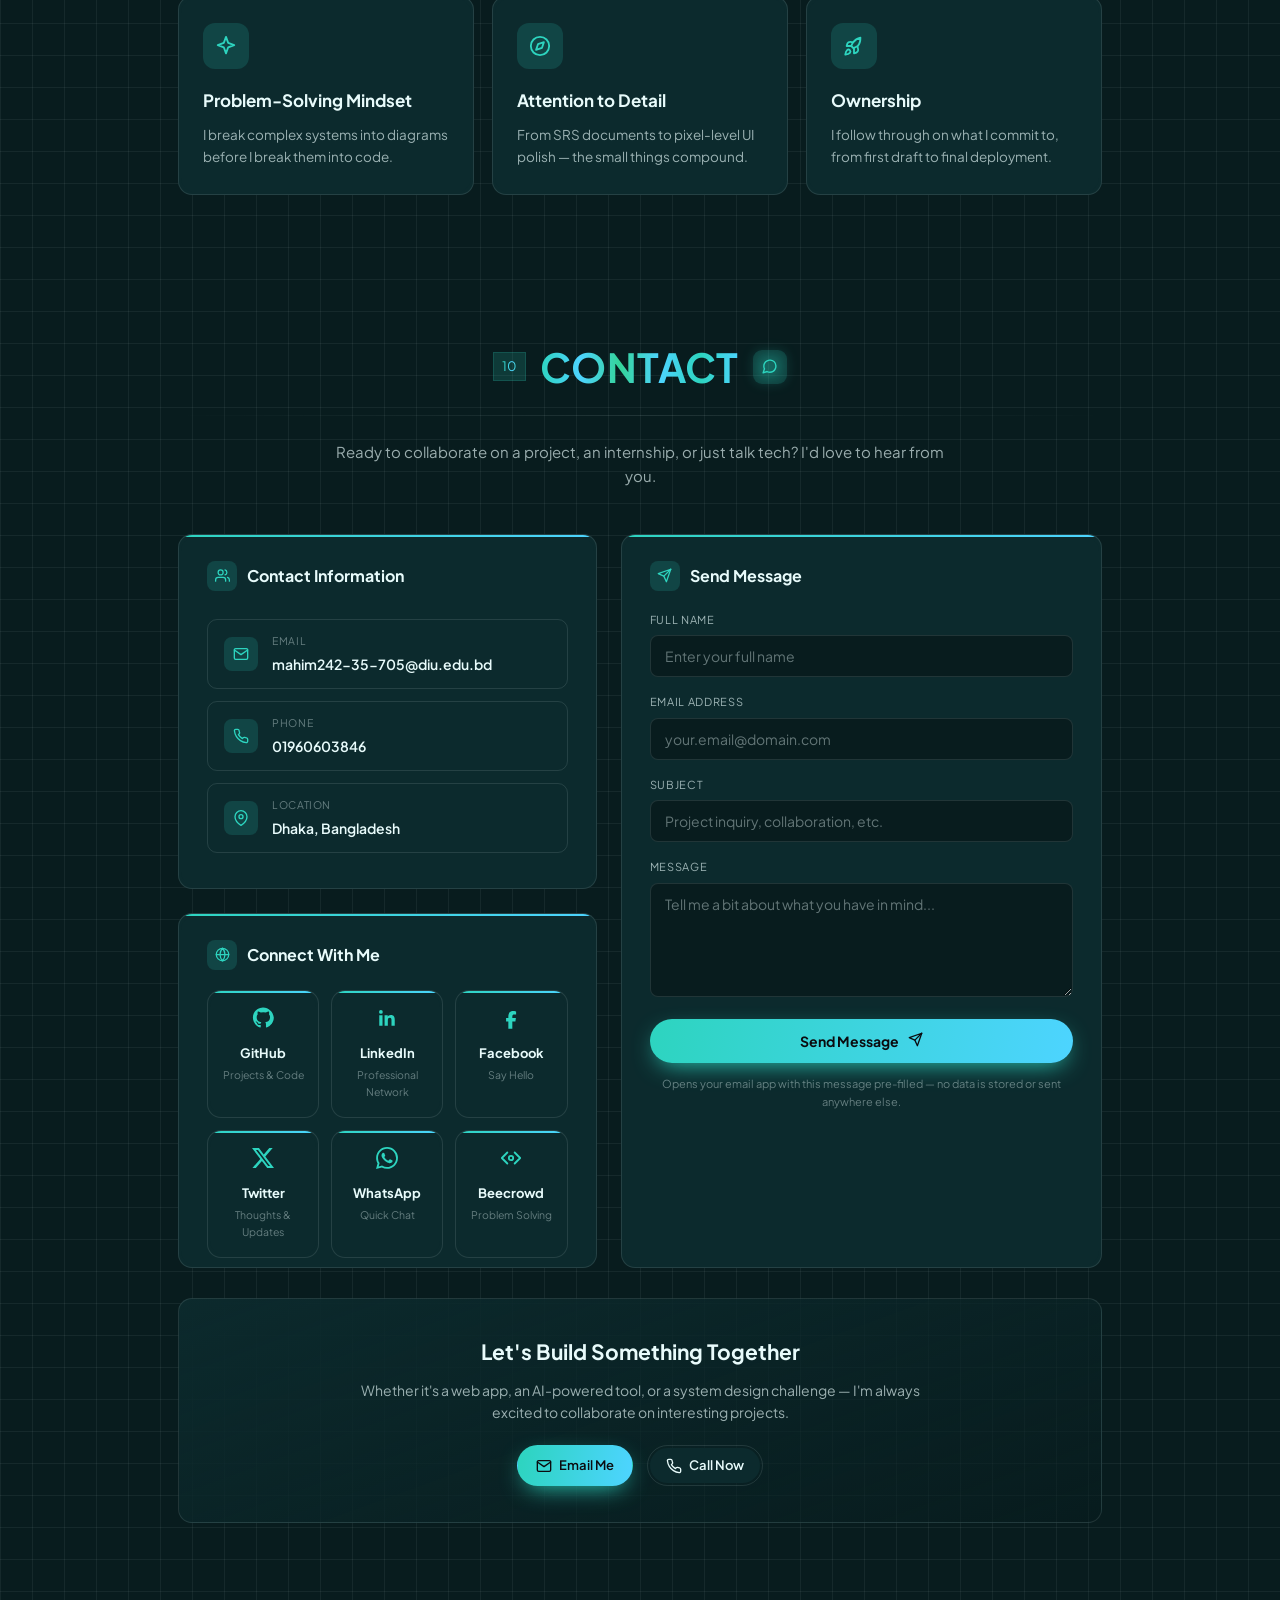
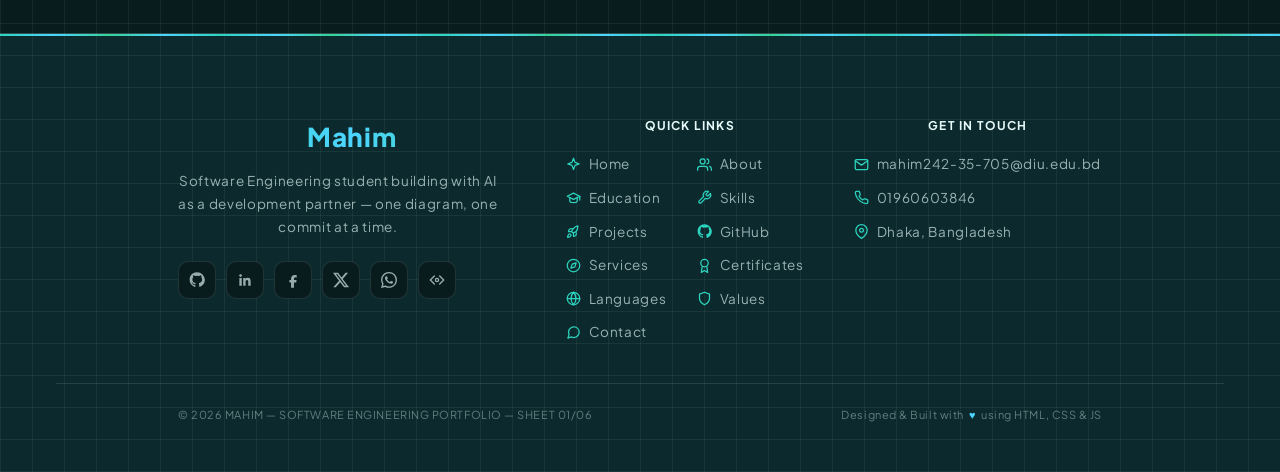
==== commit beddcd03: "4nd commet" ====
--- a/index.html
+++ b/index.html
@@ -4,6 +4,7 @@
 <meta charset="UTF-8">
 <meta name="viewport" content="width=device-width, initial-scale=1.0">
 <title>Mahim — Software Engineer</title>
+<link rel="icon" type="image/x-icon" href="M.png">
 <link rel="preconnect" href="https://fonts.googleapis.com">
 <link rel="preconnect" href="https://fonts.gstatic.com" crossorigin>
 <link href="https://fonts.googleapis.com/css2?family=Plus+Jakarta+Sans:wght@400;500;600;700;800&display=swap" rel="stylesheet">
--- a/style.css
+++ b/style.css
@@ -781,6 +781,10 @@
 .cert-card,
 .edu-card,
 .gh-stat-card,
+.lang-card,
+.contact-card,
+.social-card,
+.about-stat,
 .github-contrib-card{
   position: relative;
   overflow: hidden;
@@ -792,6 +796,18 @@
 }
 .github-contrib-card::-webkit-scrollbar{
   display: none;               /* Chrome, Safari, new Edge */
+}
+
+/* ---------- SHARED CARD TOP BAR (same gradient accent used on Project cards) ---------- */
+.card-topbar{
+  position: absolute;
+  top: -1px; left: -1px; right: -1px;
+  height: 3px;
+  border-top-left-radius: inherit;
+  border-top-right-radius: inherit;
+  background: linear-gradient(90deg, var(--accent), var(--accent2));
+  z-index: 2;
+  pointer-events: none;
 }
 
 /* ---------- ABOUT ---------- */
@@ -1264,15 +1280,6 @@
   gap: 10px;
   margin-top: auto;
   padding-top: 14px;
-}
-.proj-card .proj-card-topbar{
-  position: absolute;
-  top: -1px; left: -1px; right: -1px;
-  height: 3px;
-  border-radius: 14px 14px 0 0;
-  background: linear-gradient(90deg, var(--accent), var(--accent2));
-  z-index: 2;
-  pointer-events: none;
 }
 .proj-btn-row .skc-detail-btn{ margin-top: 0; }
 
